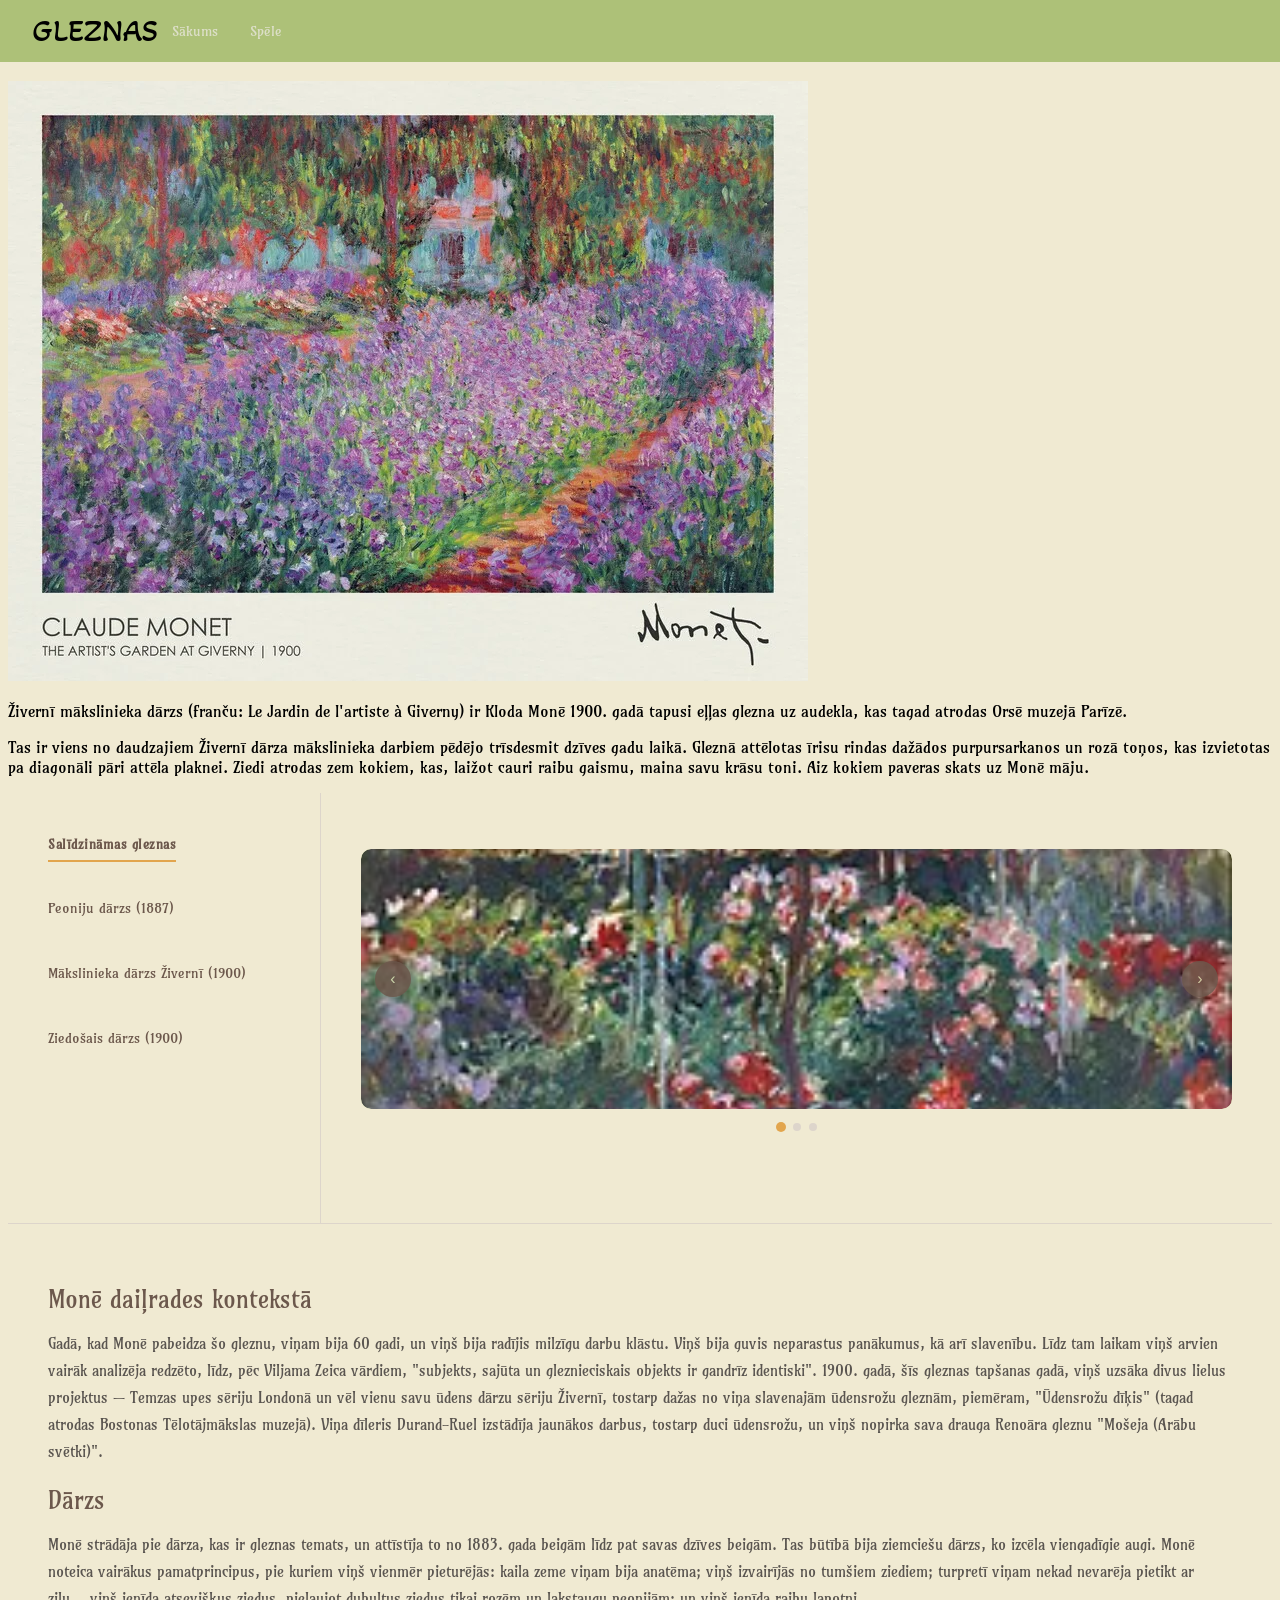
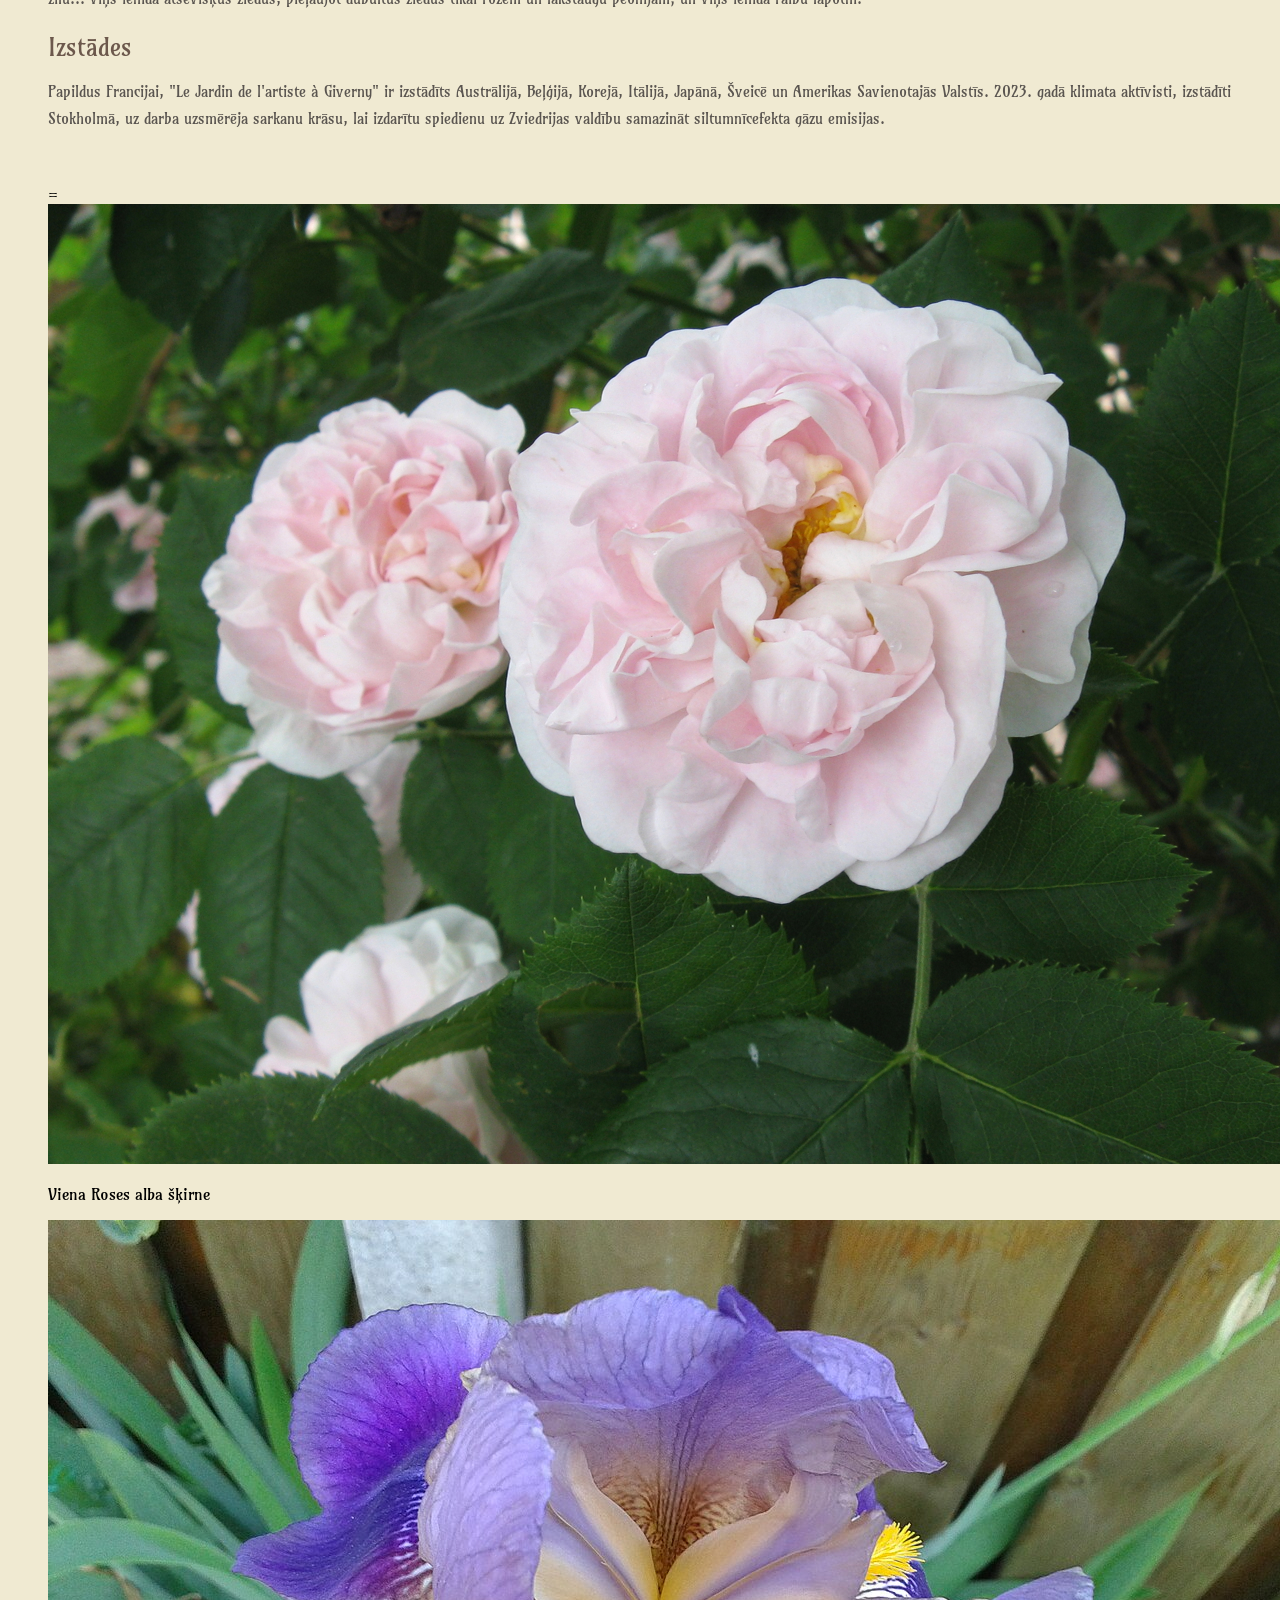
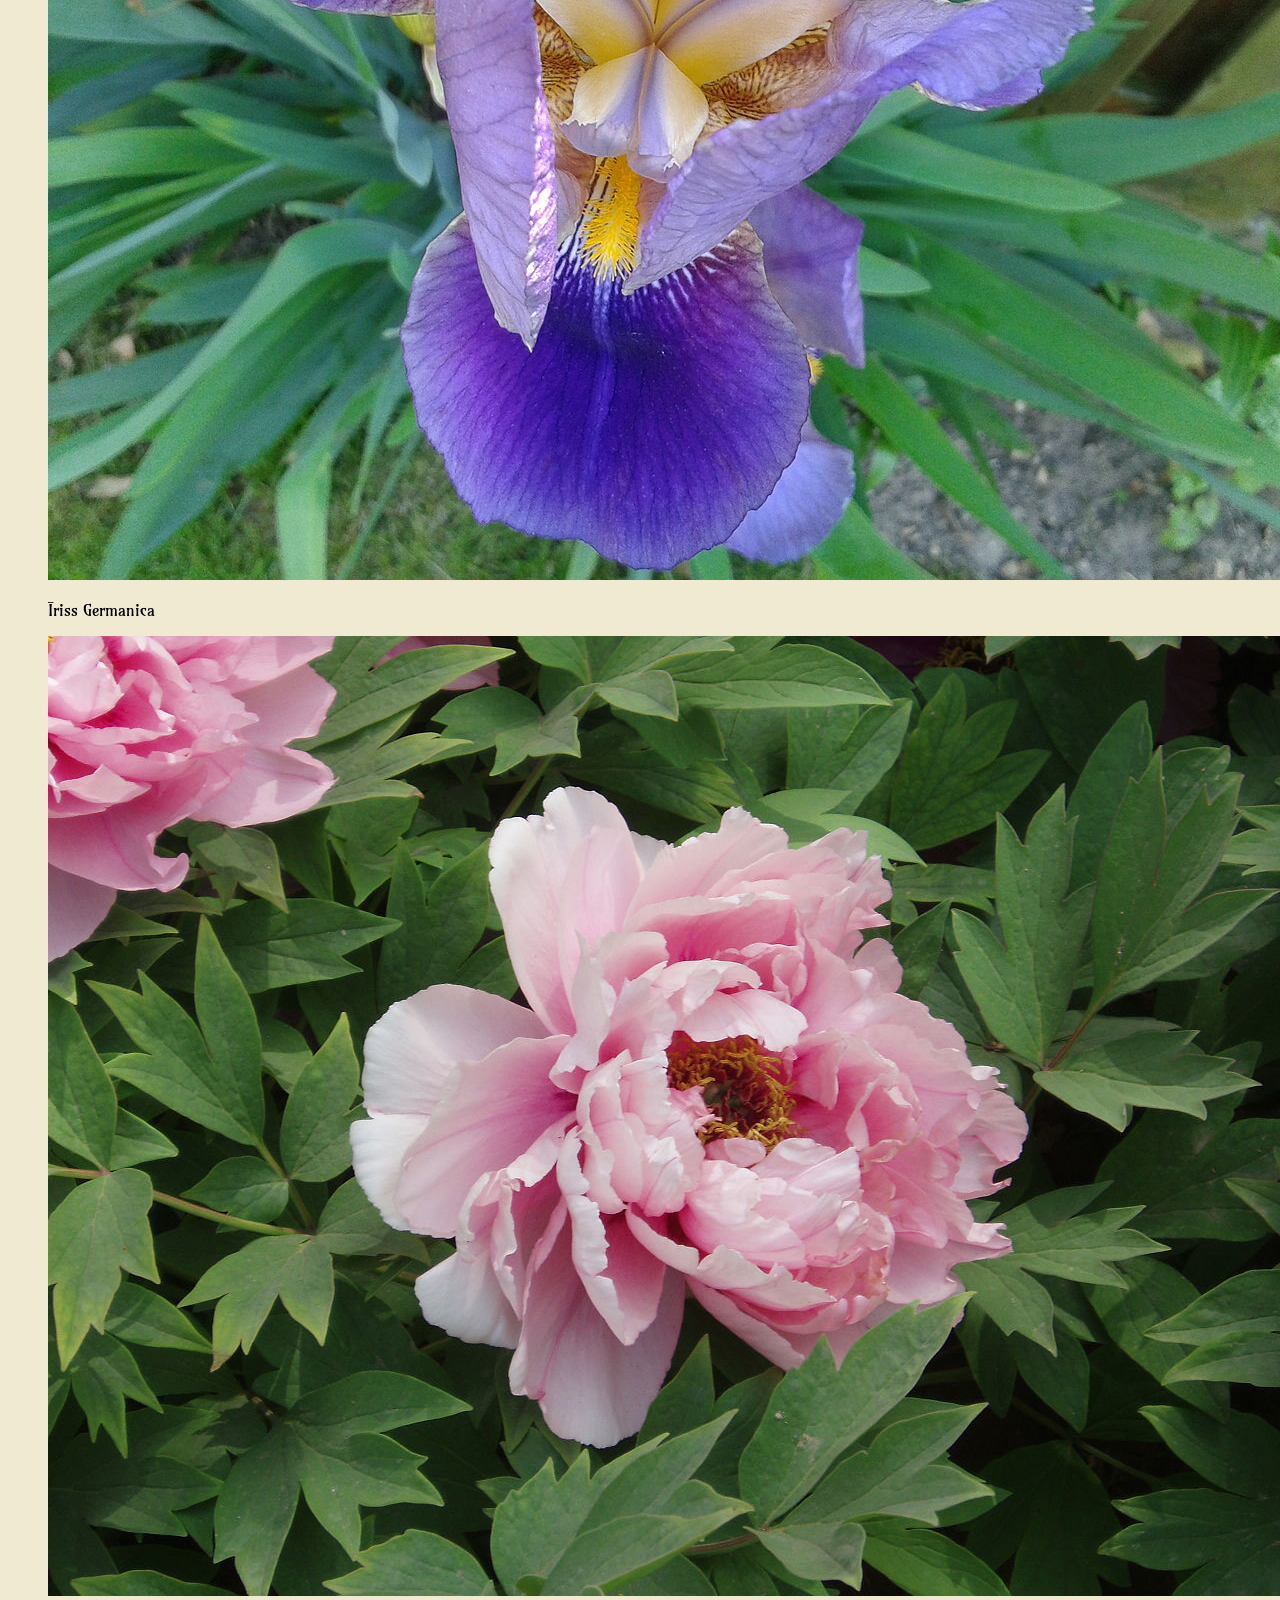
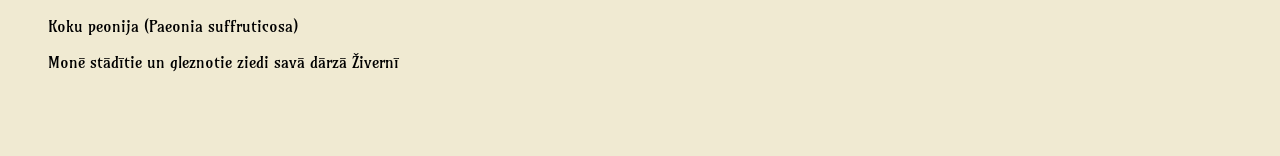
==== index.html @ 264cd272 "Add files via upload" ====
<!DOCTYPE html>
<html lang="en" dir="ltr">

<head>
  <meta charset="utf-8">
  <title>Gleznas</title>
  <link rel="preconnect" href="https://fonts.googleapis.com">
  <link rel="preconnect" href="https://fonts.gstatic.com" crossorigin>
  <link href="https://fonts.googleapis.com/css2?family=Akaya+Telivigala&family=Amarante&display=swap" rel="stylesheet">
  <link rel="stylesheet" href="styles.css">
</head>

<body>
  <header>
    <a>
      <h1>GLEZNAS</h1>
    </a>
    <nav class="header-nav">
      <a href="index.html">Sākums</a>
      <a href="game.html">Spēle</a>
    </nav>
  </header>
  <h1>Živernī mākslinieka dārzs</h1>
  <div>
    <a></a>

    <img src="240555.webp">
    <p>Živernī mākslinieka dārzs (franču: Le Jardin de l'artiste à Giverny) ir Kloda Monē 1900. gadā tapusi eļļas glezna
      uz audekla, kas tagad atrodas Orsē muzejā Parīzē.</p>
    <p>Tas ir viens no daudzajiem Živernī dārza mākslinieka
      darbiem pēdējo trīsdesmit dzīves gadu laikā. Gleznā attēlotas
      īrisu rindas dažādos purpursarkanos un rozā toņos, kas
      izvietotas pa diagonāli pāri attēla plaknei. Ziedi atrodas zem kokiem,
      kas, laižot cauri raibu gaismu, maina savu krāsu toni. Aiz kokiem
      paveras skats uz Monē māju.</p>
  </div>




  <div class="carousel-section">
    <aside class="sb"> <!--sb =sidebar -->
      <div class="sb-section">
        <div class="sb-title">Salīdzināmas gleznas</div>
        <div class="sb-item">
          <p>Peoniju dārzs (1887)</p>
        </div>
        <div class="sb-item">
          <p> Mākslinieka dārzs Živernī (1900)</p>
        </div>
        <div class="sb-item">
          <p>Ziedošais dārzs (1900)</p>
        </div>
      </div>
    </aside>

    <div class="carousel-main">
      <div class="carousel-wrap" id="uzdevums">
        <div class="carousel-label"></div>
        <div class="carousel" id="carousel">
          <div class="carousel-track" id="track">
            <div class="carousel-slide ">
              <img src="Claude_Monet_-_Peony_Garden_-_Google_Art_Project.jpg" alt="Foto 1" class="slide-photo" />
              <div class="slide-caption"></div>
            </div>
            <div class="carousel-slide">
              <img src="Claude_Monet_056.jpg" alt="Foto 2" class="slide-photo" />
              <div class="slide-caption"></div>
            </div>
            <div class="carousel-slide">
              <img src="The_Garden_in_Flower_Claude_Oscar_Monet_1900.jpg" alt="Foto 3" class="slide-photo" />
              <div class="slide-caption"></div>
            </div>
          </div>
          <button class="carousel-btn prev" onclick="slide(-1)">‹</button>
          <button class="carousel-btn next" onclick="slide(1)">›</button>
        </div>
        <div class="carousel-dots" id="dots">
          <div class="dot active" onclick="goTo(0)"></div>
          <div class="dot" onclick="goTo(1)"></div>
          <div class="dot" onclick="goTo(2)"></div>
        </div>
      </div>
    </div>
  </div>


  <div class="lower-section">
    <div class="body-text-section" id="termini">
      <h2 class="section-heading">Monē daiļrades kontekstā</h2>
      <p class="body-text">
        Gadā, kad Monē pabeidza šo gleznu, viņam bija 60 gadi, un viņš bija radījis milzīgu darbu klāstu. Viņš bija
        guvis neparastus panākumus, kā arī slavenību. Līdz tam laikam viņš arvien vairāk analizēja redzēto, līdz, pēc
        Viljama Zeica vārdiem, "subjekts, sajūta un gleznieciskais objekts ir gandrīz identiski".
        1900. gadā, šīs gleznas tapšanas gadā, viņš uzsāka divus lielus projektus — Temzas upes sēriju Londonā un vēl
        vienu savu ūdens dārzu sēriju Živernī, tostarp dažas no viņa slavenajām ūdensrožu gleznām, piemēram, "Ūdensrožu
        dīķis" (tagad atrodas Bostonas Tēlotājmākslas muzejā).
        Viņa dīleris Durand-Ruel izstādīja jaunākos darbus, tostarp duci ūdensrožu, un viņš nopirka sava drauga Renoāra
        gleznu "Mošeja (Arābu svētki)".
      </p>
      <h2 class="section-heading">Dārzs</h2>
      <p class="body-text">
        Monē strādāja pie dārza, kas ir gleznas temats, un attīstīja to no 1883. gada beigām līdz pat savas dzīves
        beigām.
        Tas būtībā bija ziemciešu dārzs, ko izcēla viengadīgie augi. Monē noteica vairākus pamatprincipus, pie kuriem
        viņš vienmēr pieturējās: kaila zeme viņam bija anatēma; viņš izvairījās no tumšiem ziediem; turpretī viņam nekad
        nevarēja pietikt ar zilu... viņš ienīda atsevišķus ziedus, pieļaujot dubultus ziedus tikai rozēm un lakstaugu
        peonijām; un viņš ienīda raibu lapotni.
      </p>
      <h2 class="section-heading">Izstādes</h2>
      <p class="body-text">
        Papildus Francijai, "Le Jardin de l'artiste à Giverny" ir izstādīts Austrālijā, Beļģijā, Korejā, Itālijā,
        Japānā, Šveicē un Amerikas Savienotajās Valstīs. 2023. gadā klimata aktīvisti, izstādīti Stokholmā, uz darba
        uzsmērēja sarkanu krāsu, lai izdarītu spiedienu uz Zviedrijas valdību samazināt siltumnīcefekta gāzu emisijas.
      </p>
    </div>


    <div class="cards">
      =<article class="card">
        <img src="Blush_rose_1.jpg" />
        <div class="content">
          <p>Viena Roses alba šķirne</p>
        </div>
      </article>
      <article class="card"> <img src="Iris_Germanica_2012-2.jpg" />
      <div class="content">
        <p>Īriss Germanica</p>
      </div>
      </article>

      <article class="card">
        <img src="1280px-PaeoniaSuffruticosa7.jpg" />
        <div class="content">
          <p>Koku peonija (Paeonia suffruticosa)</p>
        </div>
      </article>
      <p>Monē stādītie un gleznotie ziedi savā dārzā Živernī </p>

    </div>
    <footer>

    </footer>



    <footer>

    </footer>
    <script src="index.js"></script>
</body>

</html>
---- styles.css ----
html {
  scroll-behavior: smooth;
}

body {
  font-family: "Amarante", serif;
  background-color: #f0ead2ff;
}

:root {
  --tea-green: #dde5b6ff;
  --muted-olive: #adc178ff;
  --faded-copper: #a98467ff;
  --ash-brown: #6c584cff;
  --forest: #2D5652;
  --gold: #E2A54D;
  --aqua: #97D3CD;
  --bg: hsl(60, 17%, 98%);
  --muted: #5a5550;
  --border: #ddd5cb;
  --header-h: 62px;
}

h1 {
  font-family: "Akaya Telivigala", system-ui;
  font-weight: 400;
  font-style: bold;
}

header {
  position: fixed;
  top: 0;
  left: 0;
  right: 0;
  z-index: 300;
  height: var(--header-h);
  background-color: var(--muted-olive);
  display: flex;
  align-items: center;
  padding: 0 32px;
}

.header-nav {
  display: flex;
  align-items: center;
  gap: 4px;
}

.header-nav a {
  font-size: 14px;
  font-weight: 500;
  color: rgba(239, 234, 230, .72);
  text-decoration: none;
  padding: 7px 14px;
  border-radius: 20px;
  transition: background .15s, color .15s;
}

.header-nav a:hover {
  background: rgba(151, 211, 205, .12);
  color: var(--aqua);
}

.header-nav a.active {
  color: var(--gold);
}

.carousel-section {
  display: flex;
  max-width: 1200px;
  margin: 0 auto;
  padding: 0 40px;
}

.sb {
  width: 240px;
  flex-shrink: 0;
  padding: 40px 32px 40px 0;
}

.carousel-main {
  flex: 1;
  min-width: 0;
  padding: 40px 0 40px 40px;
  border-left: 1px solid var(--border);
}

.sb-section {
  margin-bottom: 36px;
}

.sb-title {
  font-family: "Amarante", serif;
  font-size: 13px;
  font-weight: 600;
  color: var(--ash-brown);
  letter-spacing: .5px;
  margin-bottom: 14px;
  padding-bottom: 8px;
  border-bottom: 2px solid var(--gold);
  display: inline-block;
}

.sb-item {
  padding: 8px 0;
  font-size: 14px;
  color: var(--ash-brown);
  line-height: 1.5;
  cursor: pointer;
  transition: color .15s;
}

.sb-item:hover {
  color: var(--forest);
}

.sb-item strong {
  display: block;
  font-size: 13px;
  color: var(--ash-brown);
  font-weight: 500;
  margin-bottom: 2px;
}

.sb-chip {
  display: inline-block;
  font-size: 11px;
  font-weight: 500;
  padding: 2px 8px;
  border-radius: 10px;
  margin-top: 4px;
}

.chip-gold {
  background: rgba(226, 165, 77, .15);
  color: #7a4a00;
}

.chip-green {
  background: var(--tea-green);
  color: var(--forest);
}

.chip-red {
  background: rgba(180, 60, 40, .1);
  color: #8b2a20;
}

.carousel-wrap {
  margin-bottom: 52px;
}

.carousel-label {
  font-family: 'Google Sans', sans-serif;
  font-size: 11px;
  font-weight: 500;
  color: var(--forest);
  letter-spacing: 1px;
  text-transform: uppercase;
  margin-bottom: 16px;
}

.carousel {
  position: relative;
  overflow: hidden;
  border-radius: 10px;
  background: var(--tea-green);
}

.carousel-track {
  display: flex;
  transition: transform .45s cubic-bezier(.4, 0, .2, 1);
}

.carousel-slide {
  min-width: 100%;
  display: flex;
  padding: 0;
  min-height: 260px;
  position: relative;
  justify-content: flex-end;
  flex-direction: column;
}

.slide-photo {
  position: absolute;
  inset: 0;
  width: 100%;
  height: 100%;
  object-fit: cover;
  border-radius: 10px;
}

.carousel-btn {
  position: absolute;
  top: 50%;
  transform: translateY(-50%);
  width: 36px;
  height: 36px;
  border-radius: 50%;
  background: var(--ash-brown);
  color: var(--tea-green);
  border: none;
  cursor: pointer;
  font-size: 16px;
  display: flex;
  align-items: center;
  justify-content: center;
  transition: background .15s;
  z-index: 5;
  opacity: .85;
}

.carousel-btn:hover {
  background: var(--forest);
  opacity: 1;
}

.carousel-btn.prev {
  left: 14px;
}

.carousel-btn.next {
  right: 14px;
}

.carousel-dots {
  display: flex;
  justify-content: center;
  gap: 8px;
  margin-top: 14px;
}

.dot {
  width: 8px;
  height: 8px;
  border-radius: 50%;
  background: var(--border);
  cursor: pointer;
  transition: background .2s, transform .2s;
}

.dot.active {
  background: var(--gold);
  transform: scale(1.25);
}

.lower-section {
  max-width: 1200px;
  margin: 0 auto;
  padding: 40px 40px 60px;
  border-top: 1px solid var(--border);
}

.body-text-section {
  margin-bottom: 52px;
}

.section-eyebrow {
  font-size: 10px;
  font-weight: 500;
  color: var(--forest);
  letter-spacing: 1.2px;
  text-transform: uppercase;
  margin-bottom: 10px;
}

.section-heading {
  font-family: "Amarante", serif;
  font-size: 24px;
  font-weight: 500;
  color: var( --ash-brown);
  margin-bottom: 16px;
}

.body-text {
  font-size: 15px;
  color: var(--muted);
  line-height: 1.8;
  margin-bottom: 14px;
}

.hover-highlight {
  background: rgba(226, 165, 77, .18);
  border-radius: 2px;
  padding: 0 3px;
  cursor: default;
  transition: background .15s;
}

.hover-highlight:hover {
  background: rgba(226, 165, 77, .35);
}

footer {
  background-color: #adc178ff;
}

/*  --tea-green: #dde5b6ff;
--muted-olive: #adc178ff;
--faded-copper: #a98467ff;
--ash-brown: #6c584cff; 
.akaya-telivigala-regular {
   font-family: "Akaya Telivigala", system-ui;
   font-weight: 400;
   font-style: normal;
 }
 .amarante-regular {
   font-family: "Amarante", serif;
   font-weight: 400;
   font-style: normal;
 }
    */
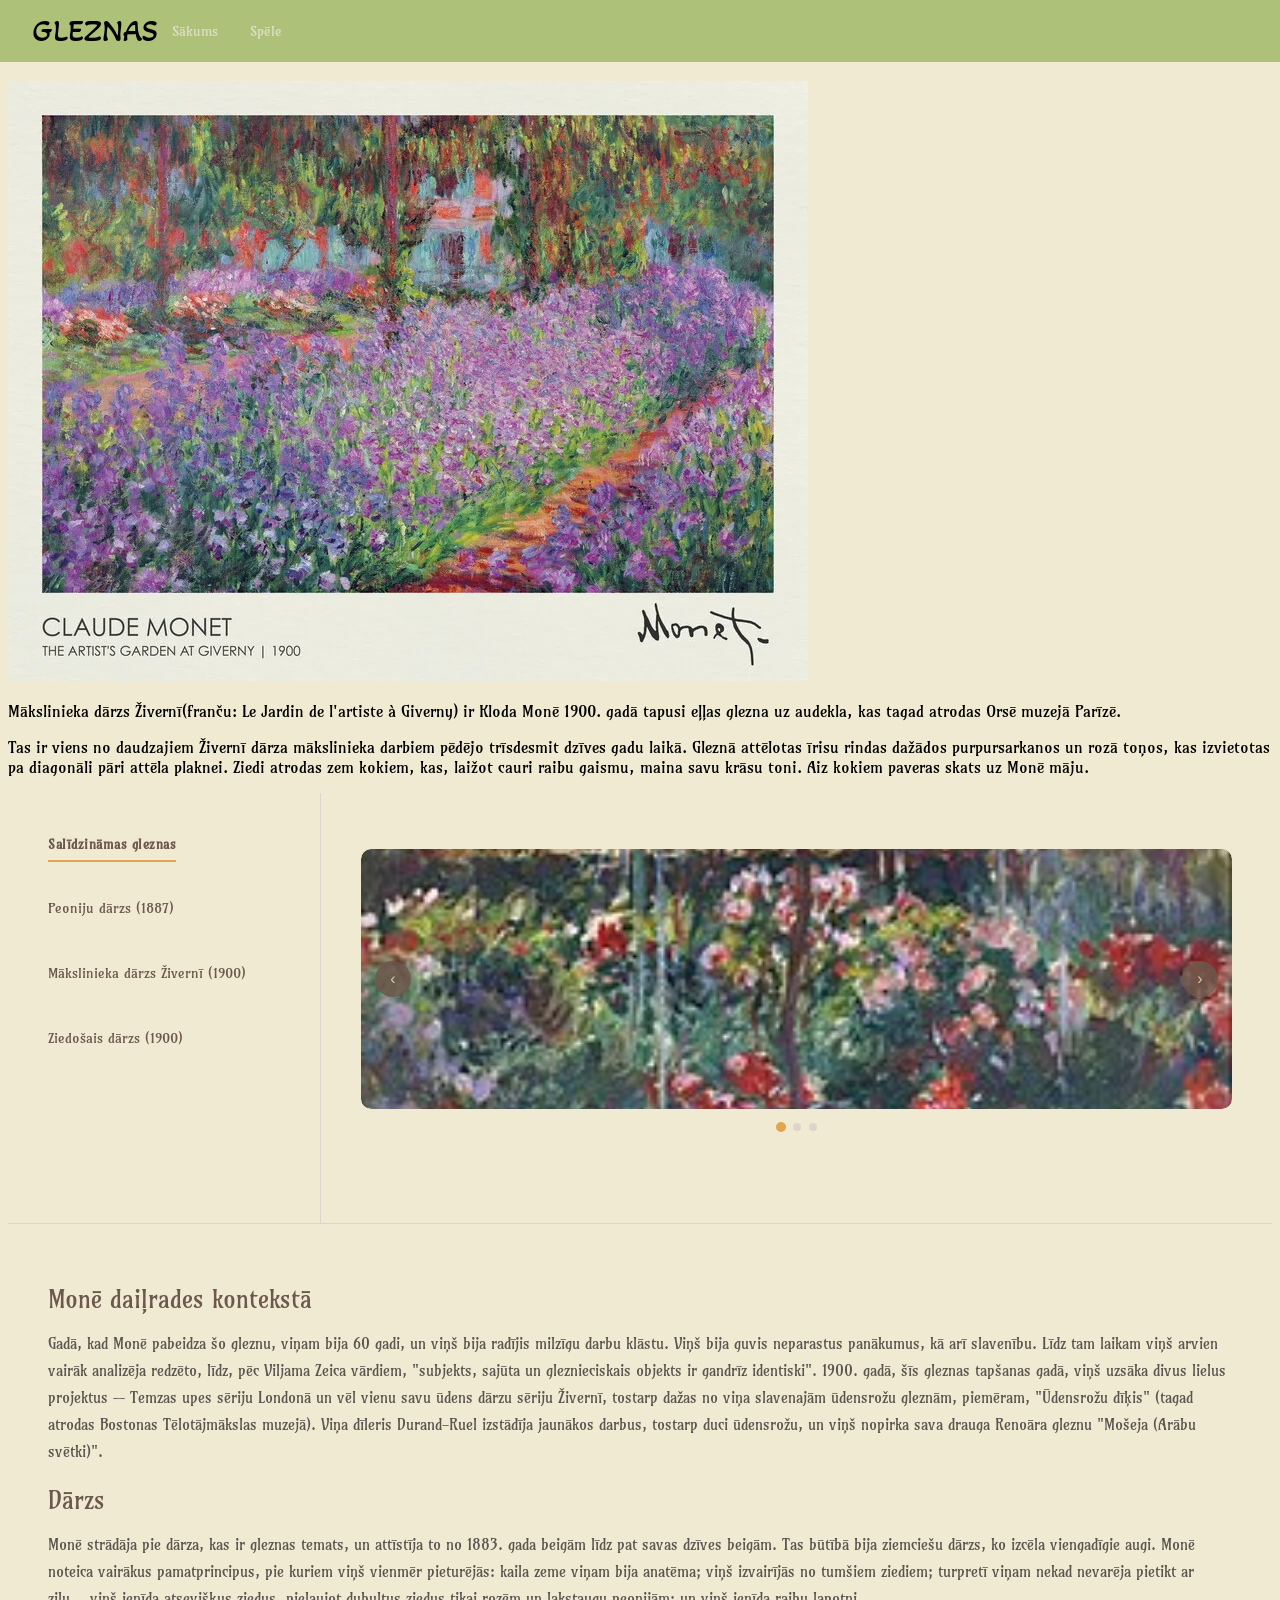
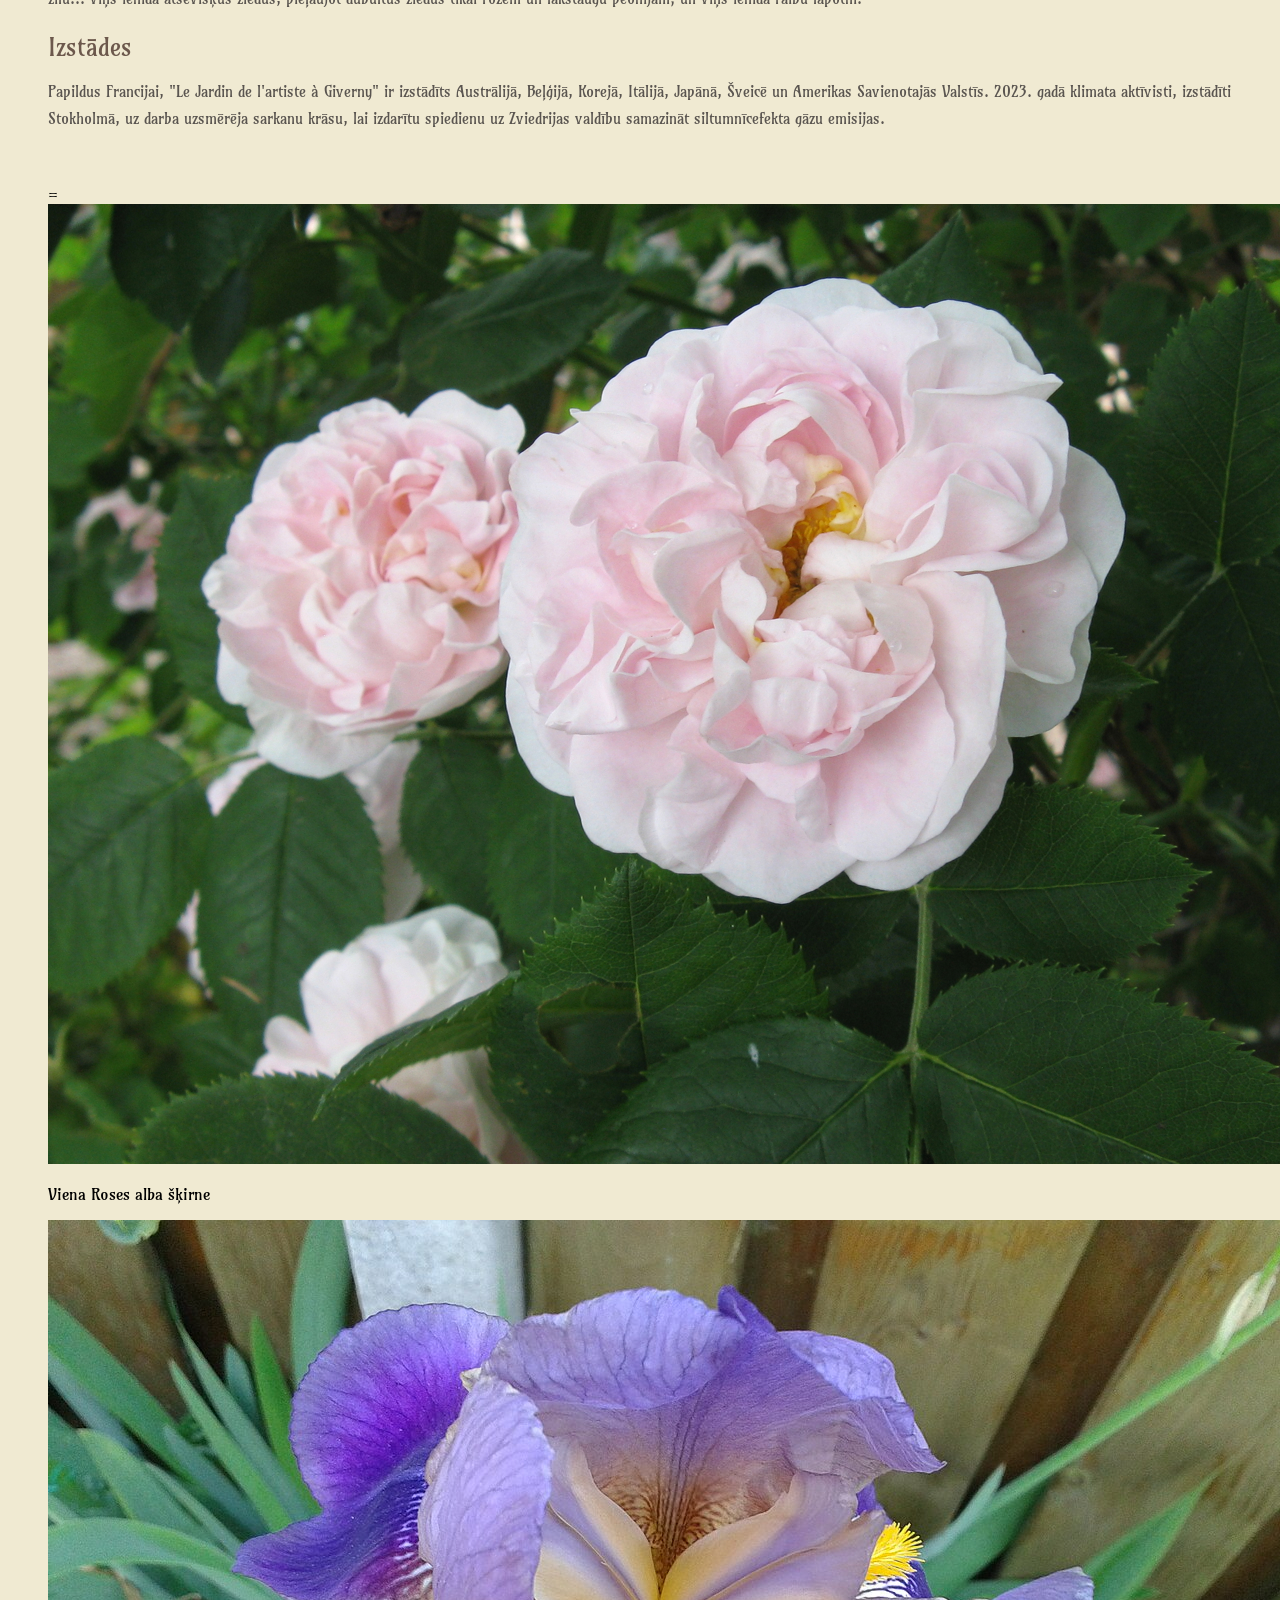
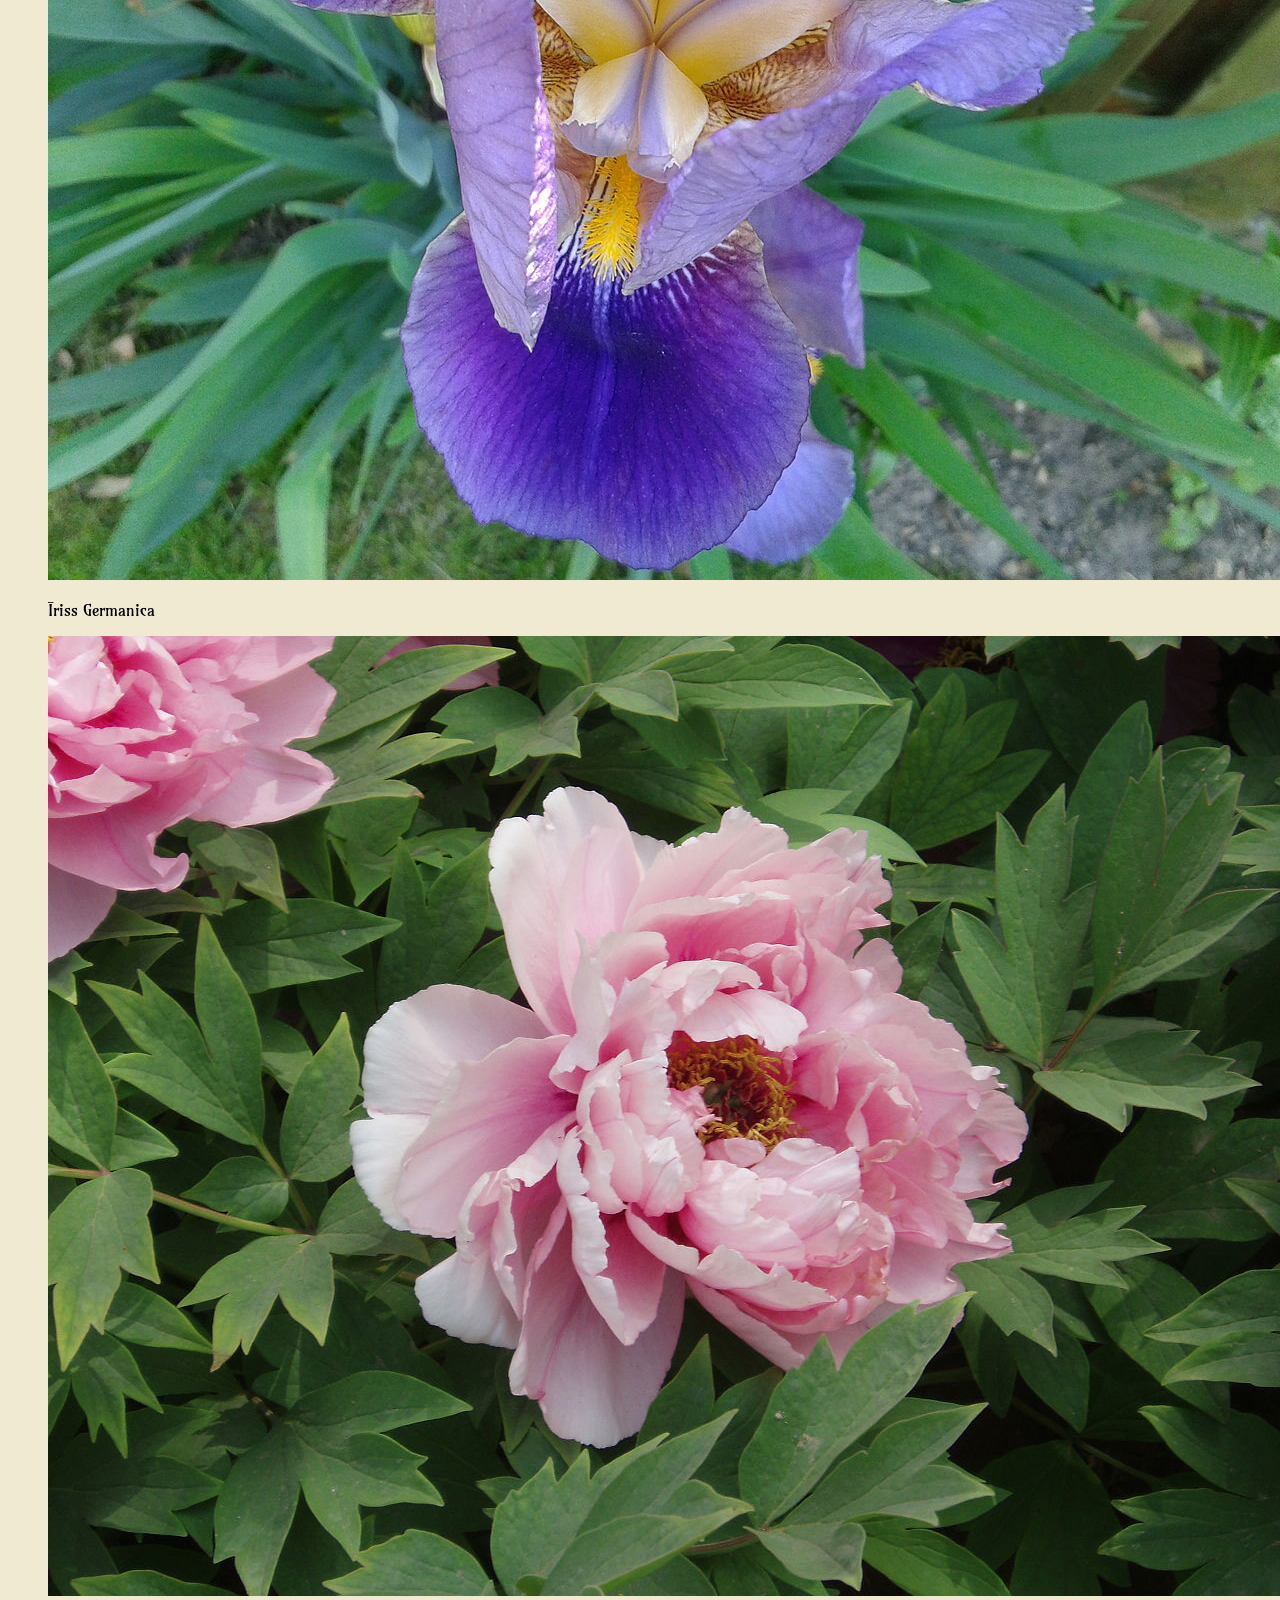
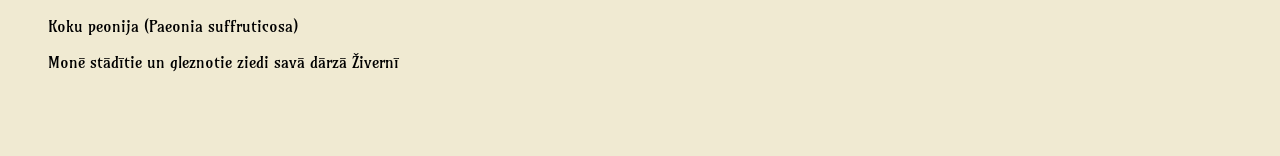
==== commit 7f48ced1: "Update header and remove duplicate footer in index.html" ====
--- a/index.html
+++ b/index.html
@@ -20,12 +20,12 @@
       <a href="game.html">Spēle</a>
     </nav>
   </header>
-  <h1>Živernī mākslinieka dārzs</h1>
+  <h1>Mākslinieka dārzs Živernī</h1>
   <div>
     <a></a>
 
     <img src="240555.webp">
-    <p>Živernī mākslinieka dārzs (franču: Le Jardin de l'artiste à Giverny) ir Kloda Monē 1900. gadā tapusi eļļas glezna
+    <p>Mākslinieka dārzs Živernī(franču: Le Jardin de l'artiste à Giverny) ir Kloda Monē 1900. gadā tapusi eļļas glezna
       uz audekla, kas tagad atrodas Orsē muzejā Parīzē.</p>
     <p>Tas ir viens no daudzajiem Živernī dārza mākslinieka
       darbiem pēdējo trīsdesmit dzīves gadu laikā. Gleznā attēlotas
@@ -138,16 +138,7 @@
       <p>Monē stādītie un gleznotie ziedi savā dārzā Živernī </p>
 
     </div>
-    <footer>
-
-    </footer>
-
-
-
-    <footer>
-
-    </footer>
     <script src="index.js"></script>
 </body>
 
-</html>+</html>
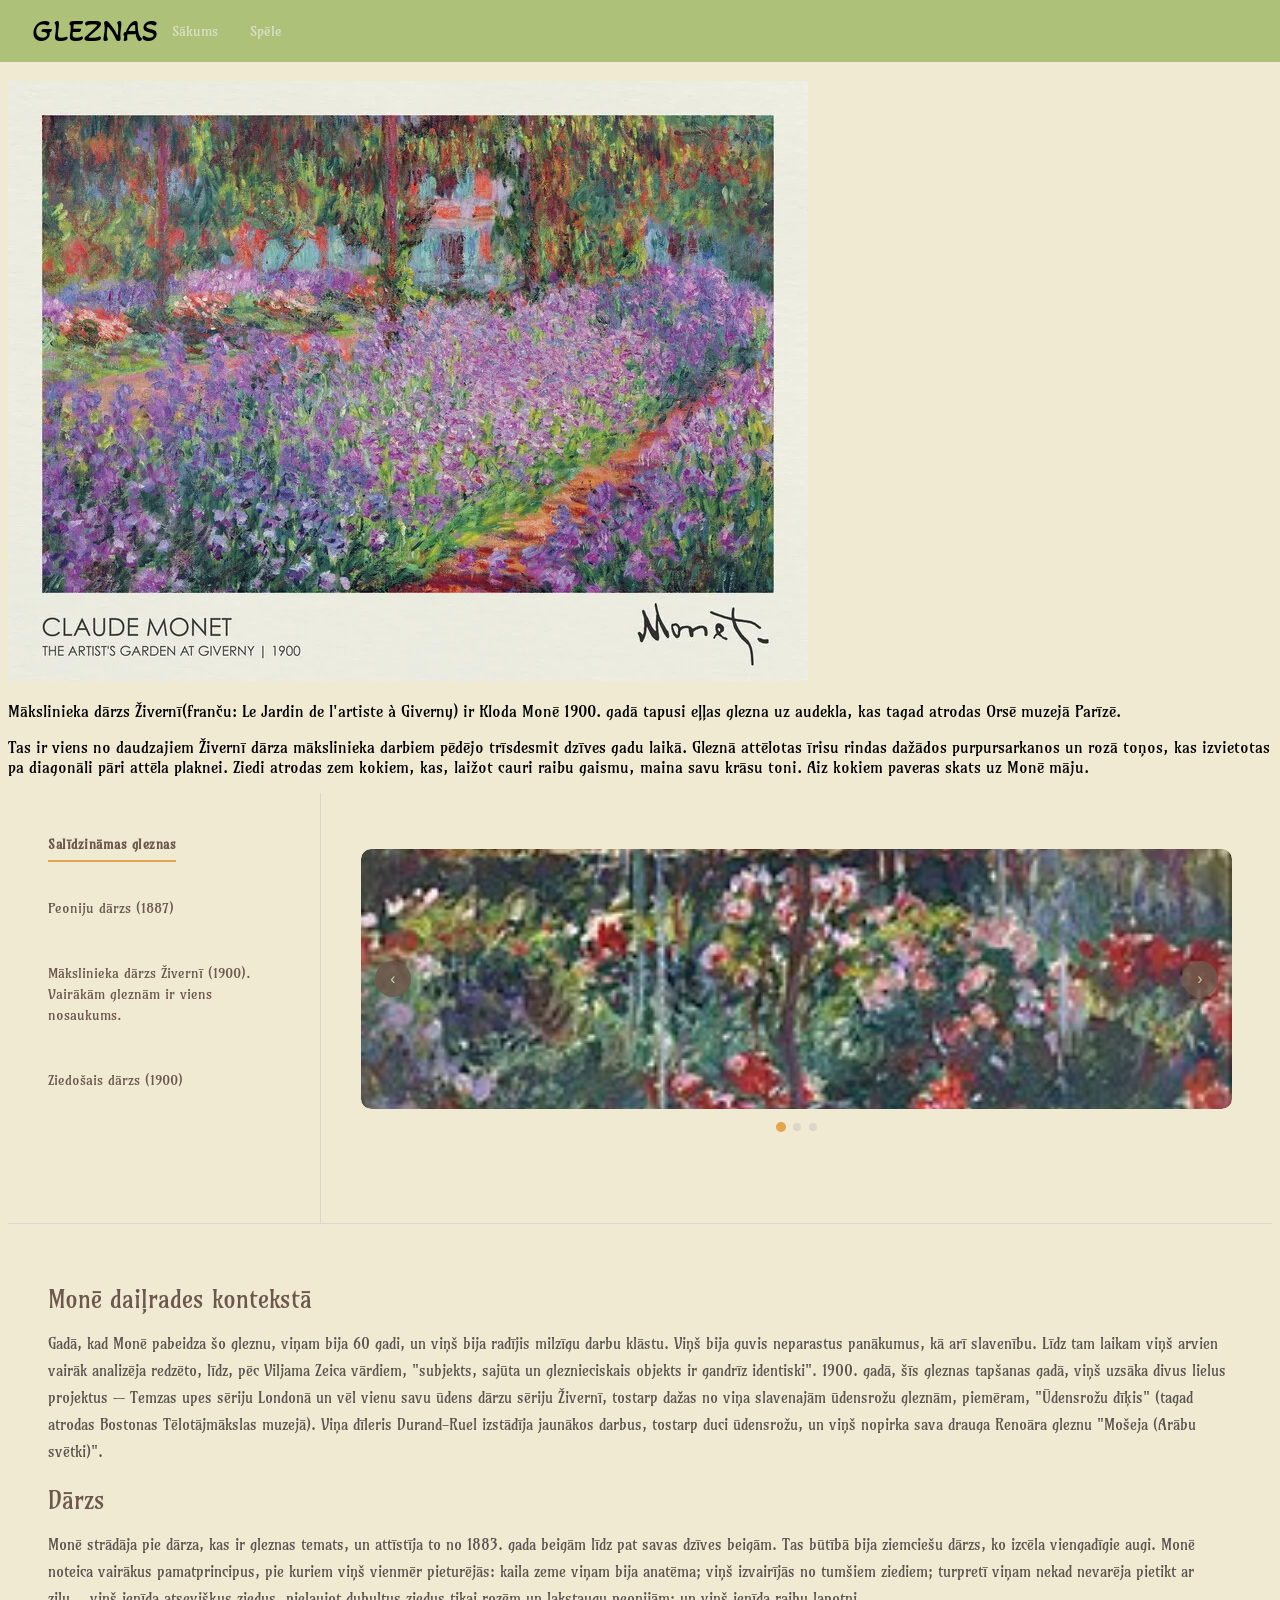
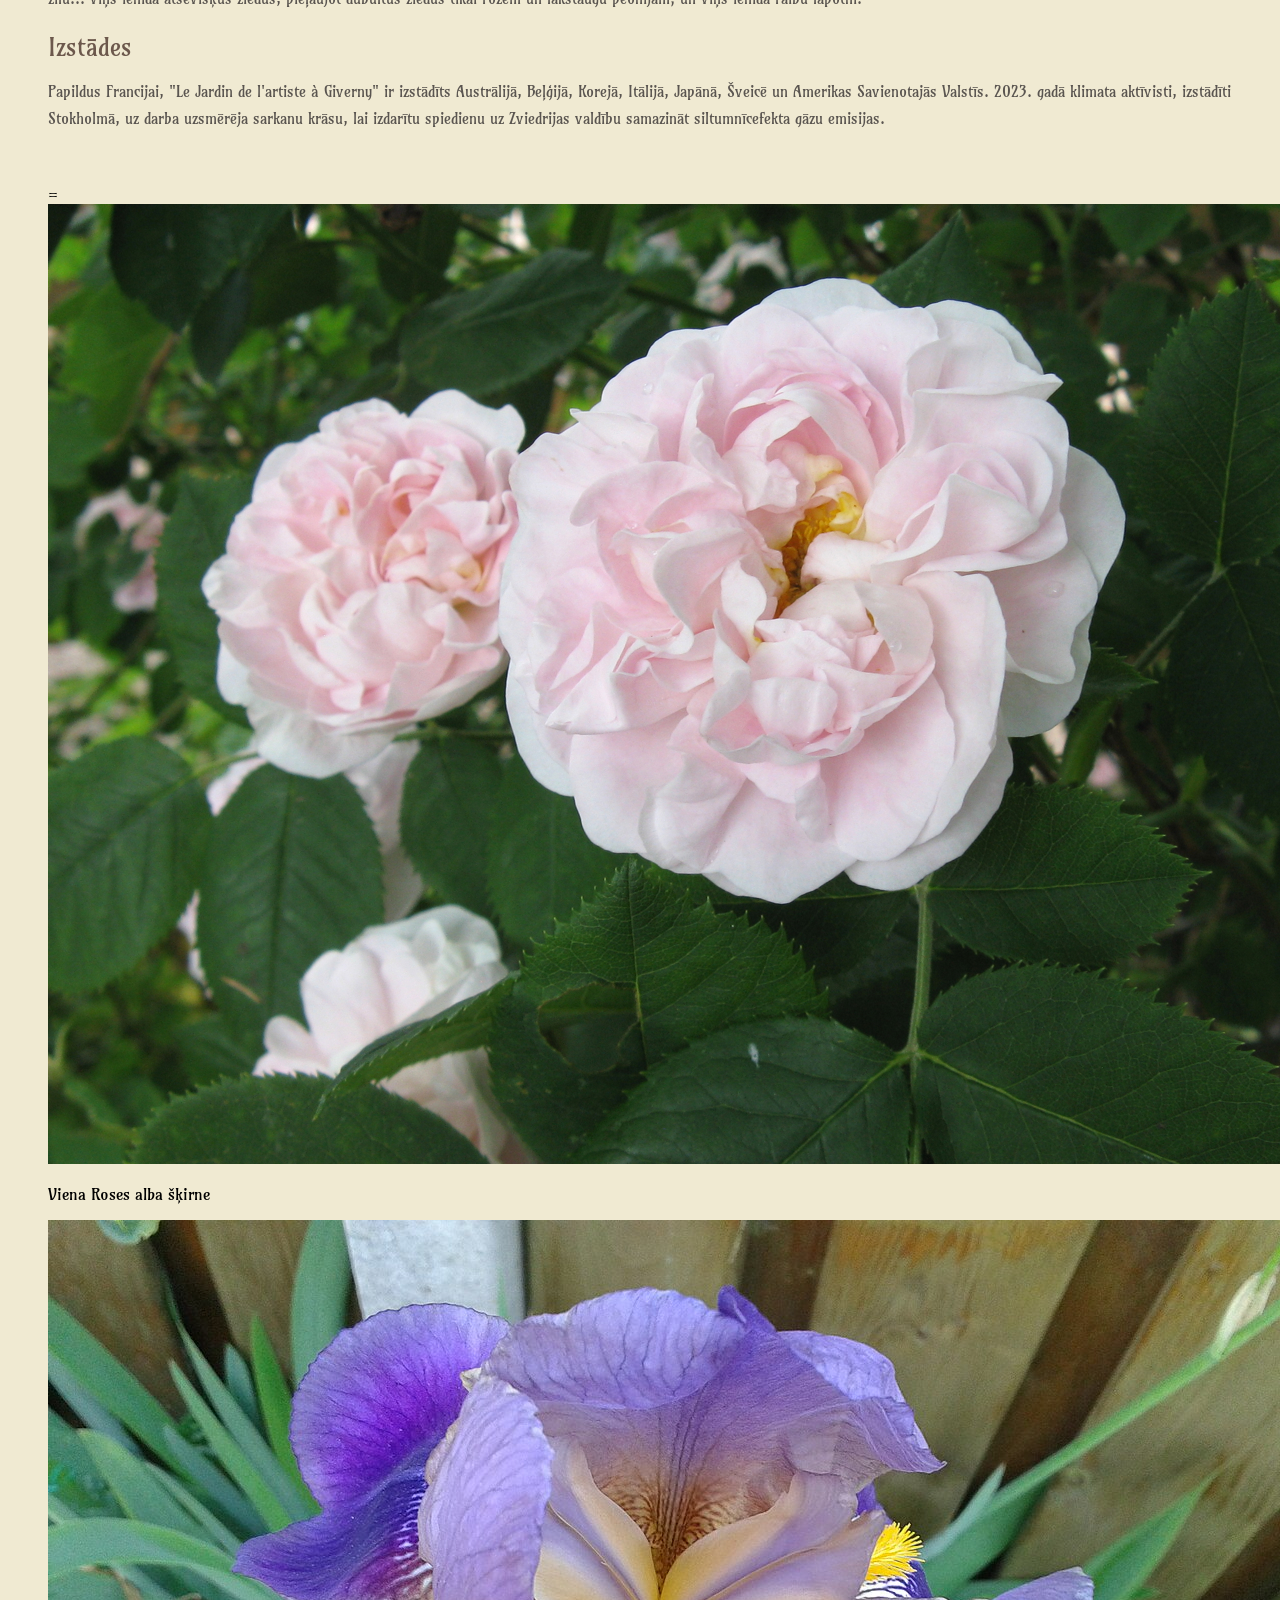
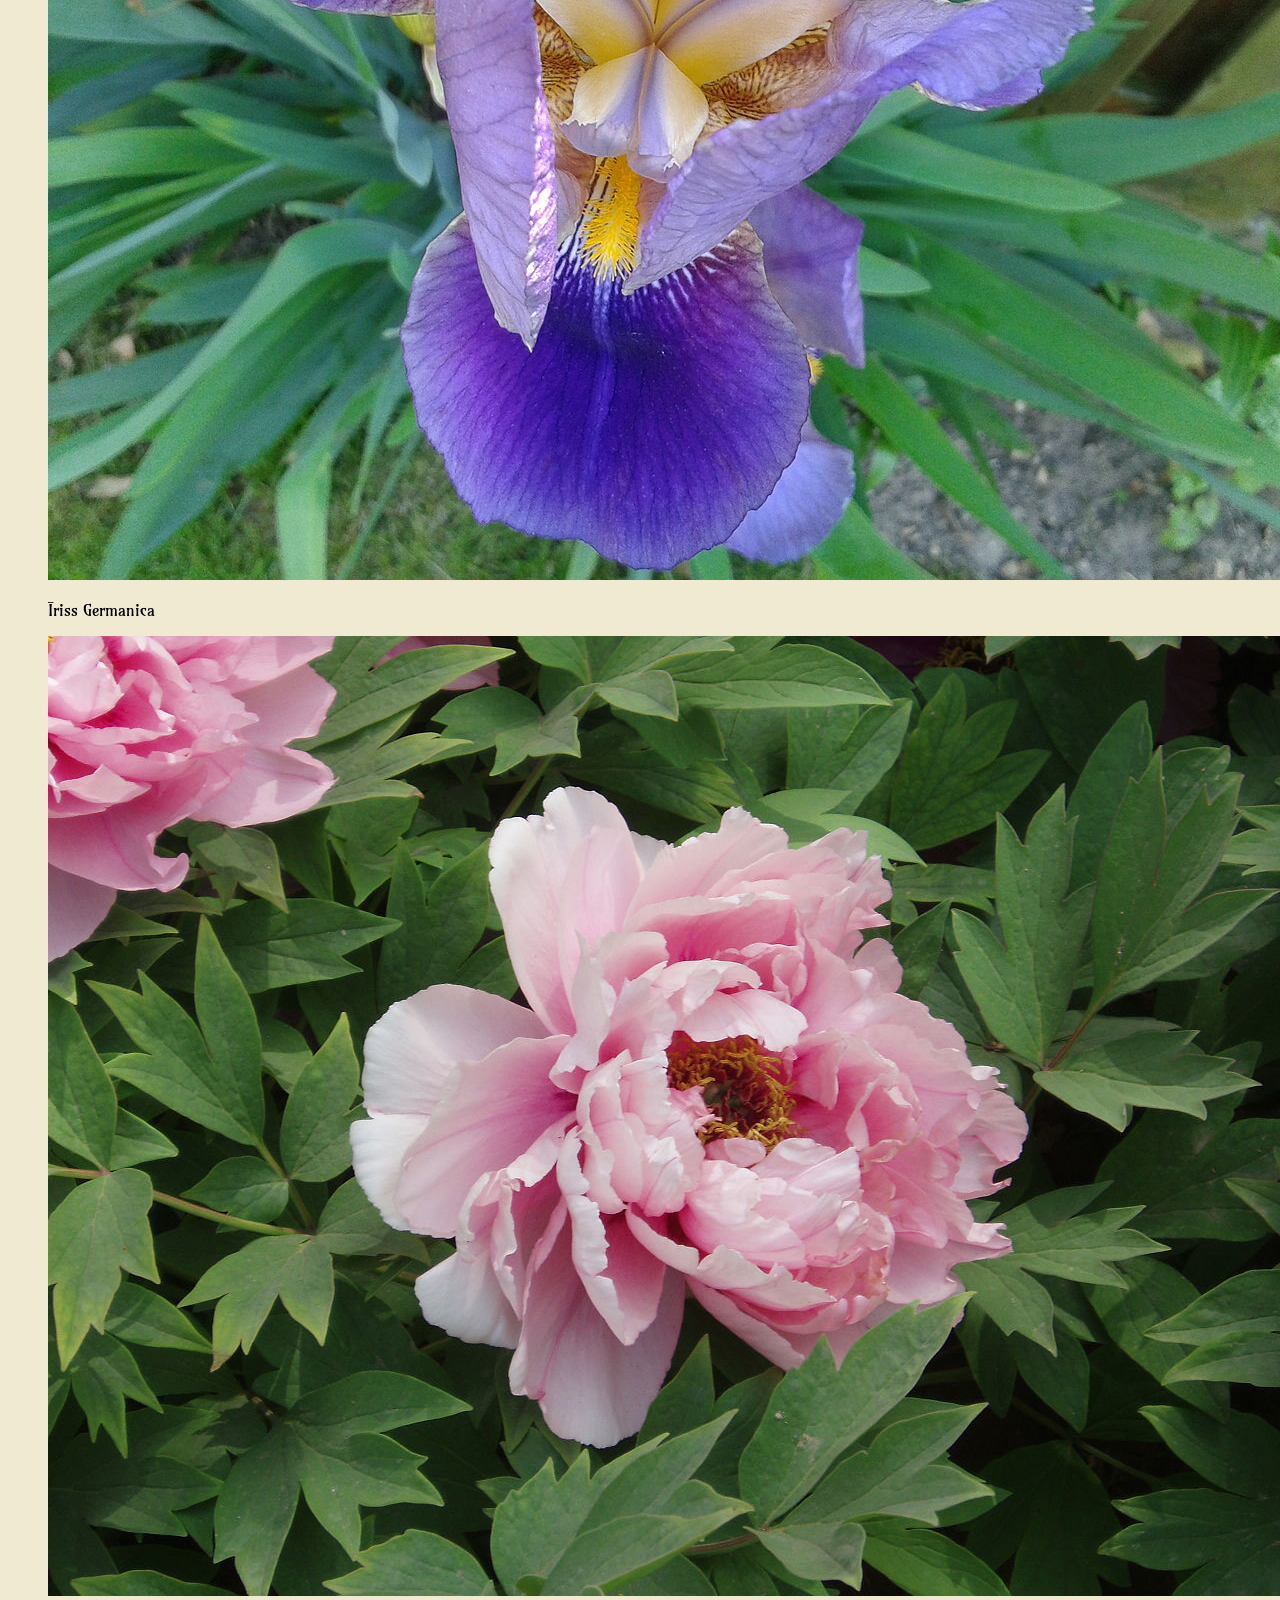
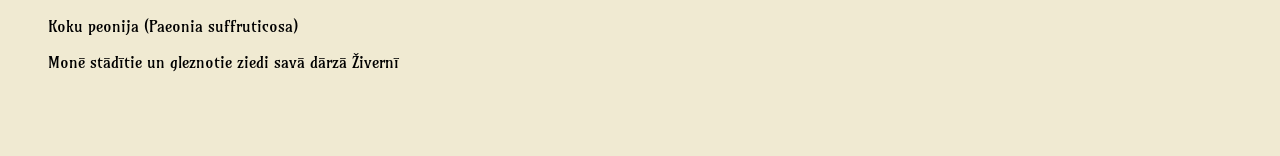
==== commit a38bb14a: "Update description for Mākslinieka dārzs Živernī" ====
--- a/index.html
+++ b/index.html
@@ -46,7 +46,7 @@
           <p>Peoniju dārzs (1887)</p>
         </div>
         <div class="sb-item">
-          <p> Mākslinieka dārzs Živernī (1900)</p>
+          <p> Mākslinieka dārzs Živernī (1900). Vairākām gleznām ir viens nosaukums.</p>
         </div>
         <div class="sb-item">
           <p>Ziedošais dārzs (1900)</p>
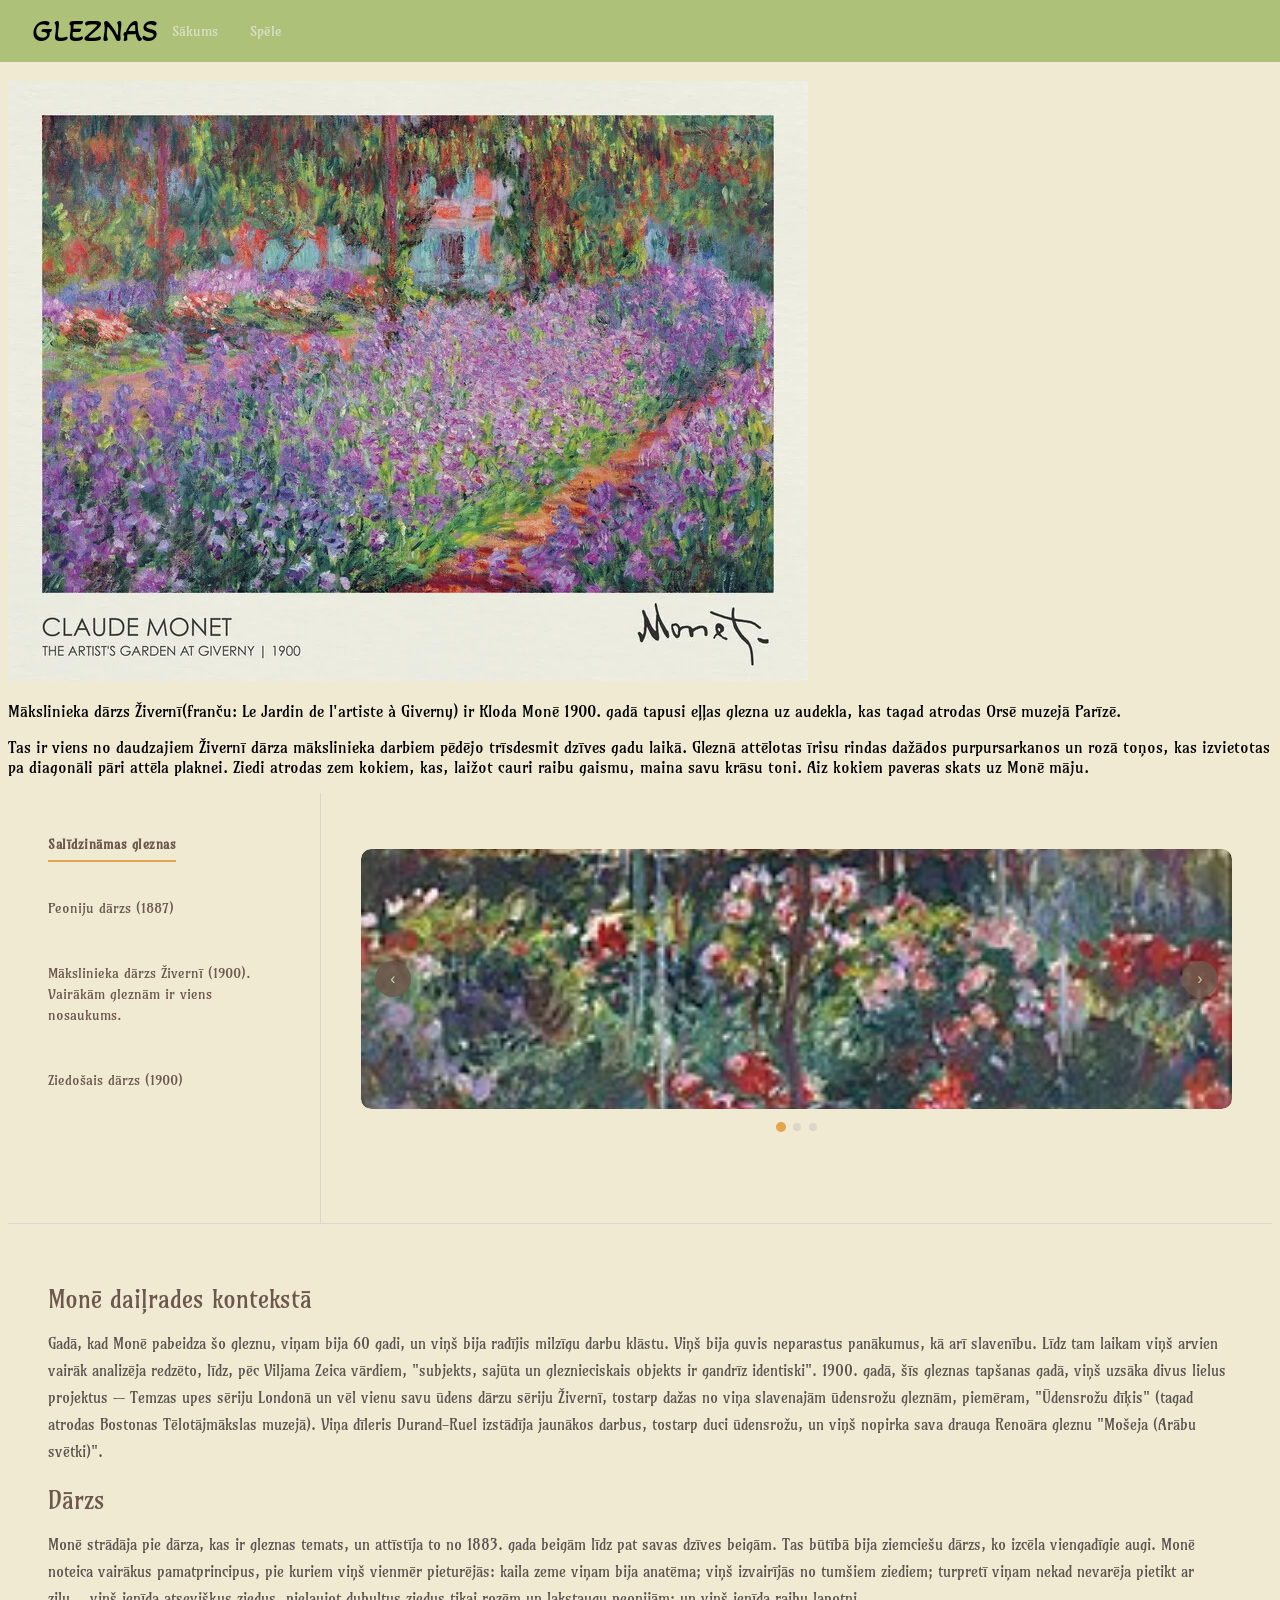
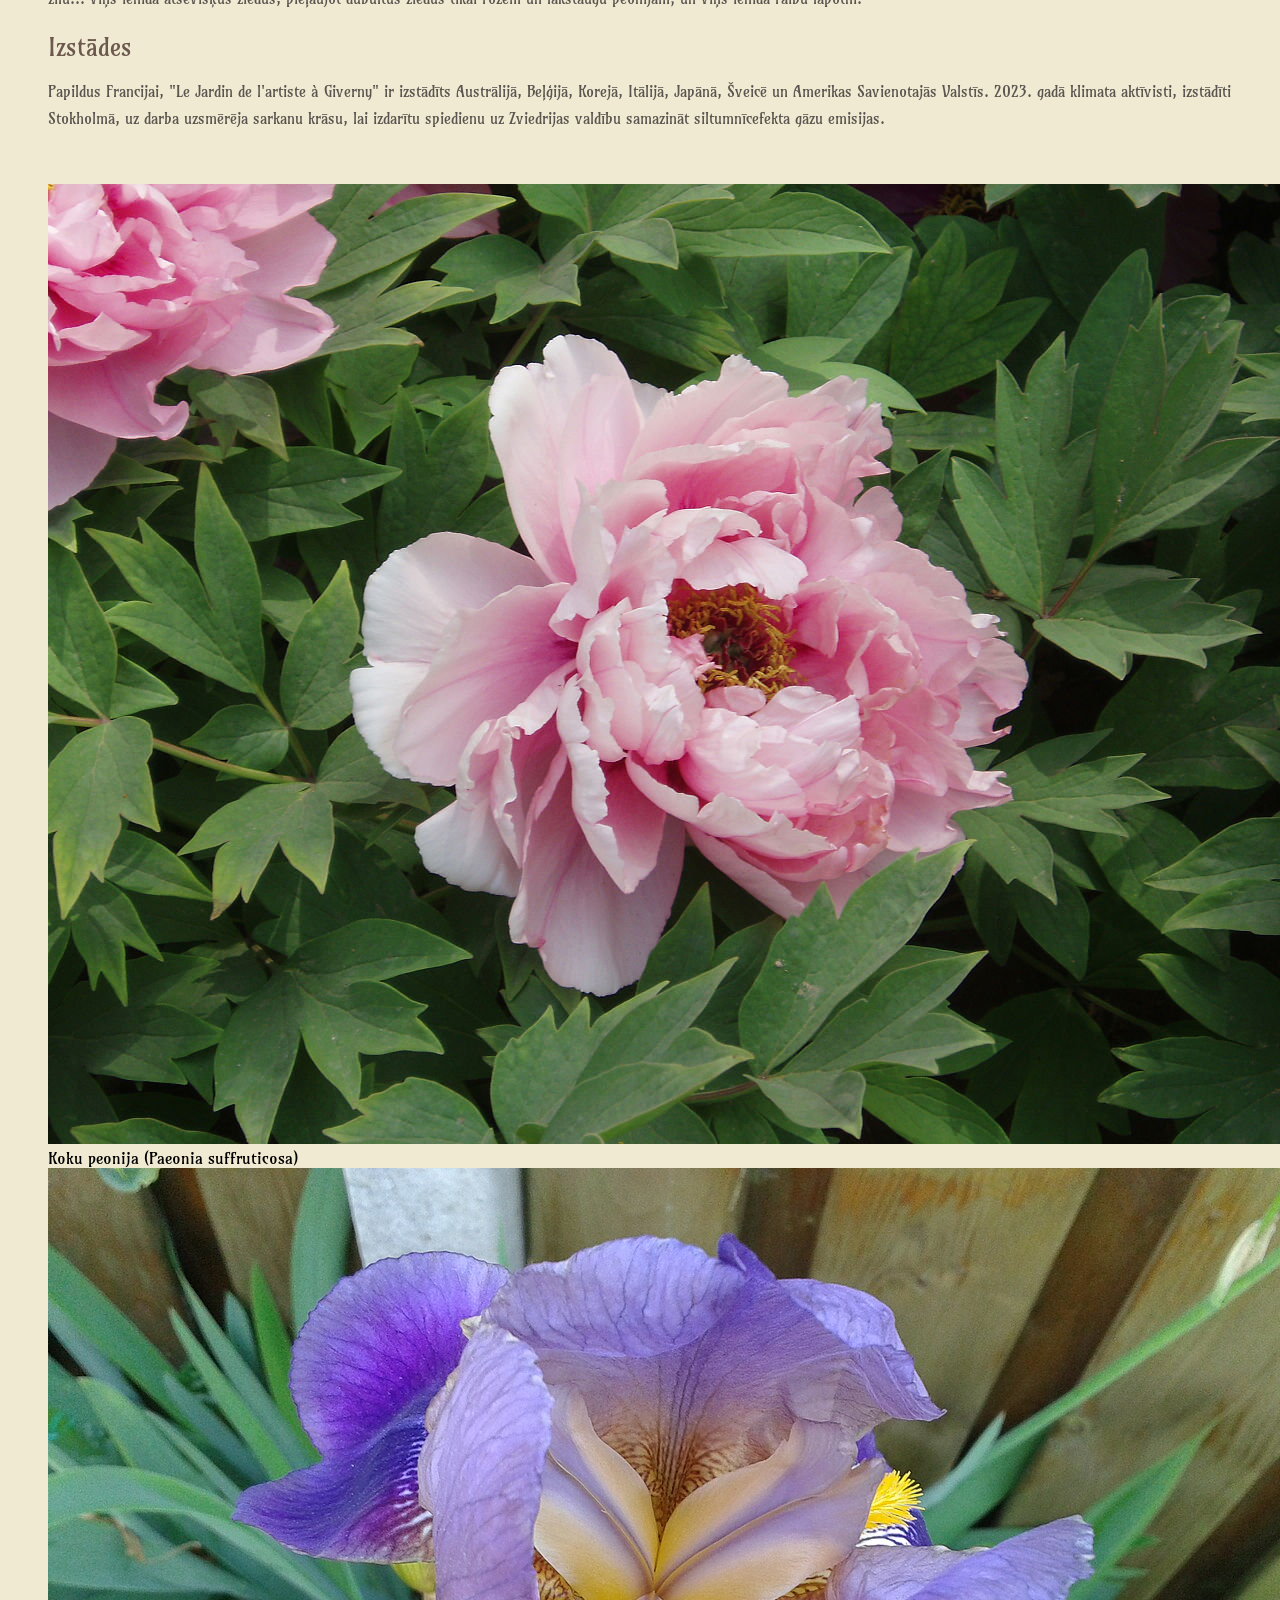
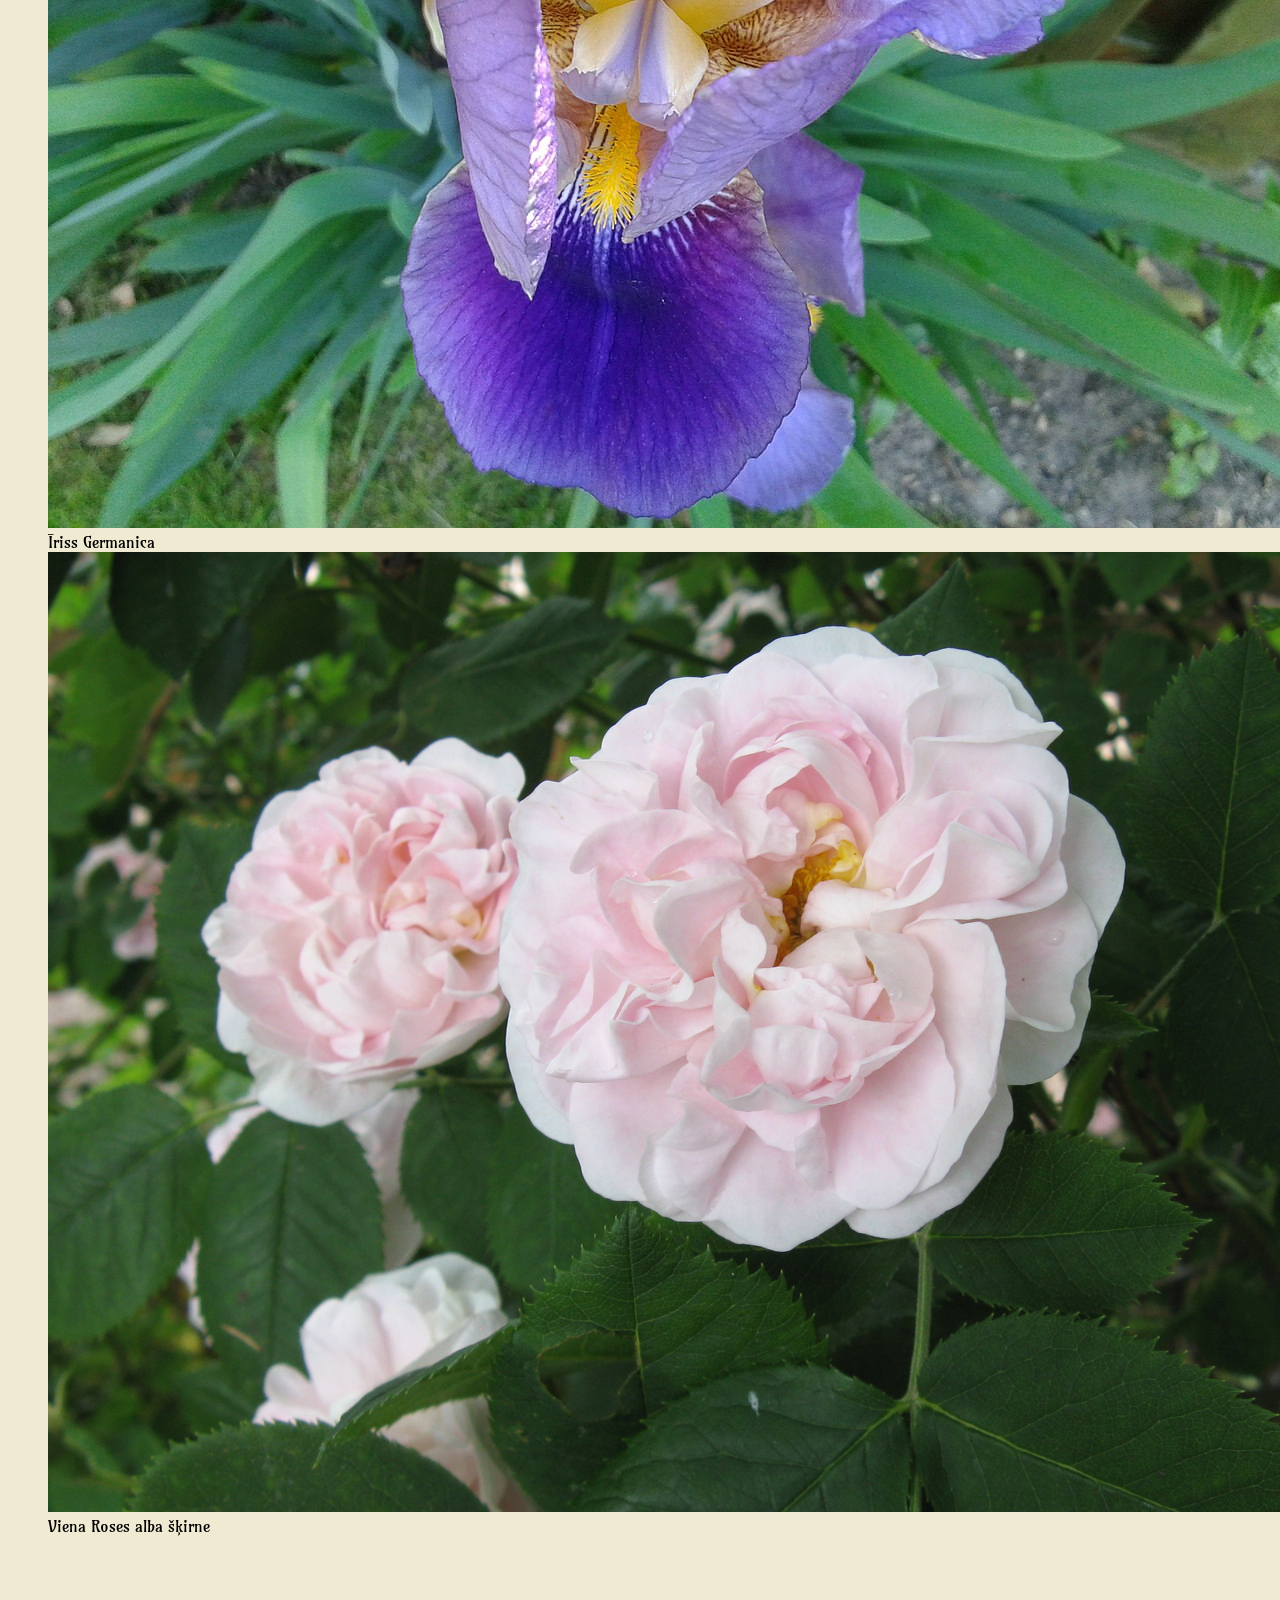
==== commit 20b53879: "Refactor card layout in index.html" ====
--- a/index.html
+++ b/index.html
@@ -117,27 +117,28 @@
 
 
     <div class="cards">
-      =<article class="card">
-        <img src="Blush_rose_1.jpg" />
-        <div class="content">
-          <p>Viena Roses alba šķirne</p>
+      <div class="cards-grid">
+        <div class="card-item">
+          <div class="card-img">
+            <img src="1280px-PaeoniaSuffruticosa7.jpg" />
+          </div>
+          <div class="card-title">Koku peonija (Paeonia suffruticosa)</div>
         </div>
-      </article>
-      <article class="card"> <img src="Iris_Germanica_2012-2.jpg" />
-      <div class="content">
-        <p>Īriss Germanica</p>
+        <div class="card-item">
+          <div class="card-img">
+             <img src="Iris_Germanica_2012-2.jpg" />
+          </div>
+          <div class="card-title">Īriss Germanica</div>
+        </div>
+        <div class="card-item">
+          <div class="card-img">
+            <img src="Blush_rose_1.jpg" />
+          </div>
+          <div class="card-title">Viena Roses alba šķirne</div>
+        </div>
       </div>
-      </article>
-
-      <article class="card">
-        <img src="1280px-PaeoniaSuffruticosa7.jpg" />
-        <div class="content">
-          <p>Koku peonija (Paeonia suffruticosa)</p>
-        </div>
-      </article>
-      <p>Monē stādītie un gleznotie ziedi savā dārzā Živernī </p>
-
     </div>
+        
     <script src="index.js"></script>
 </body>
 
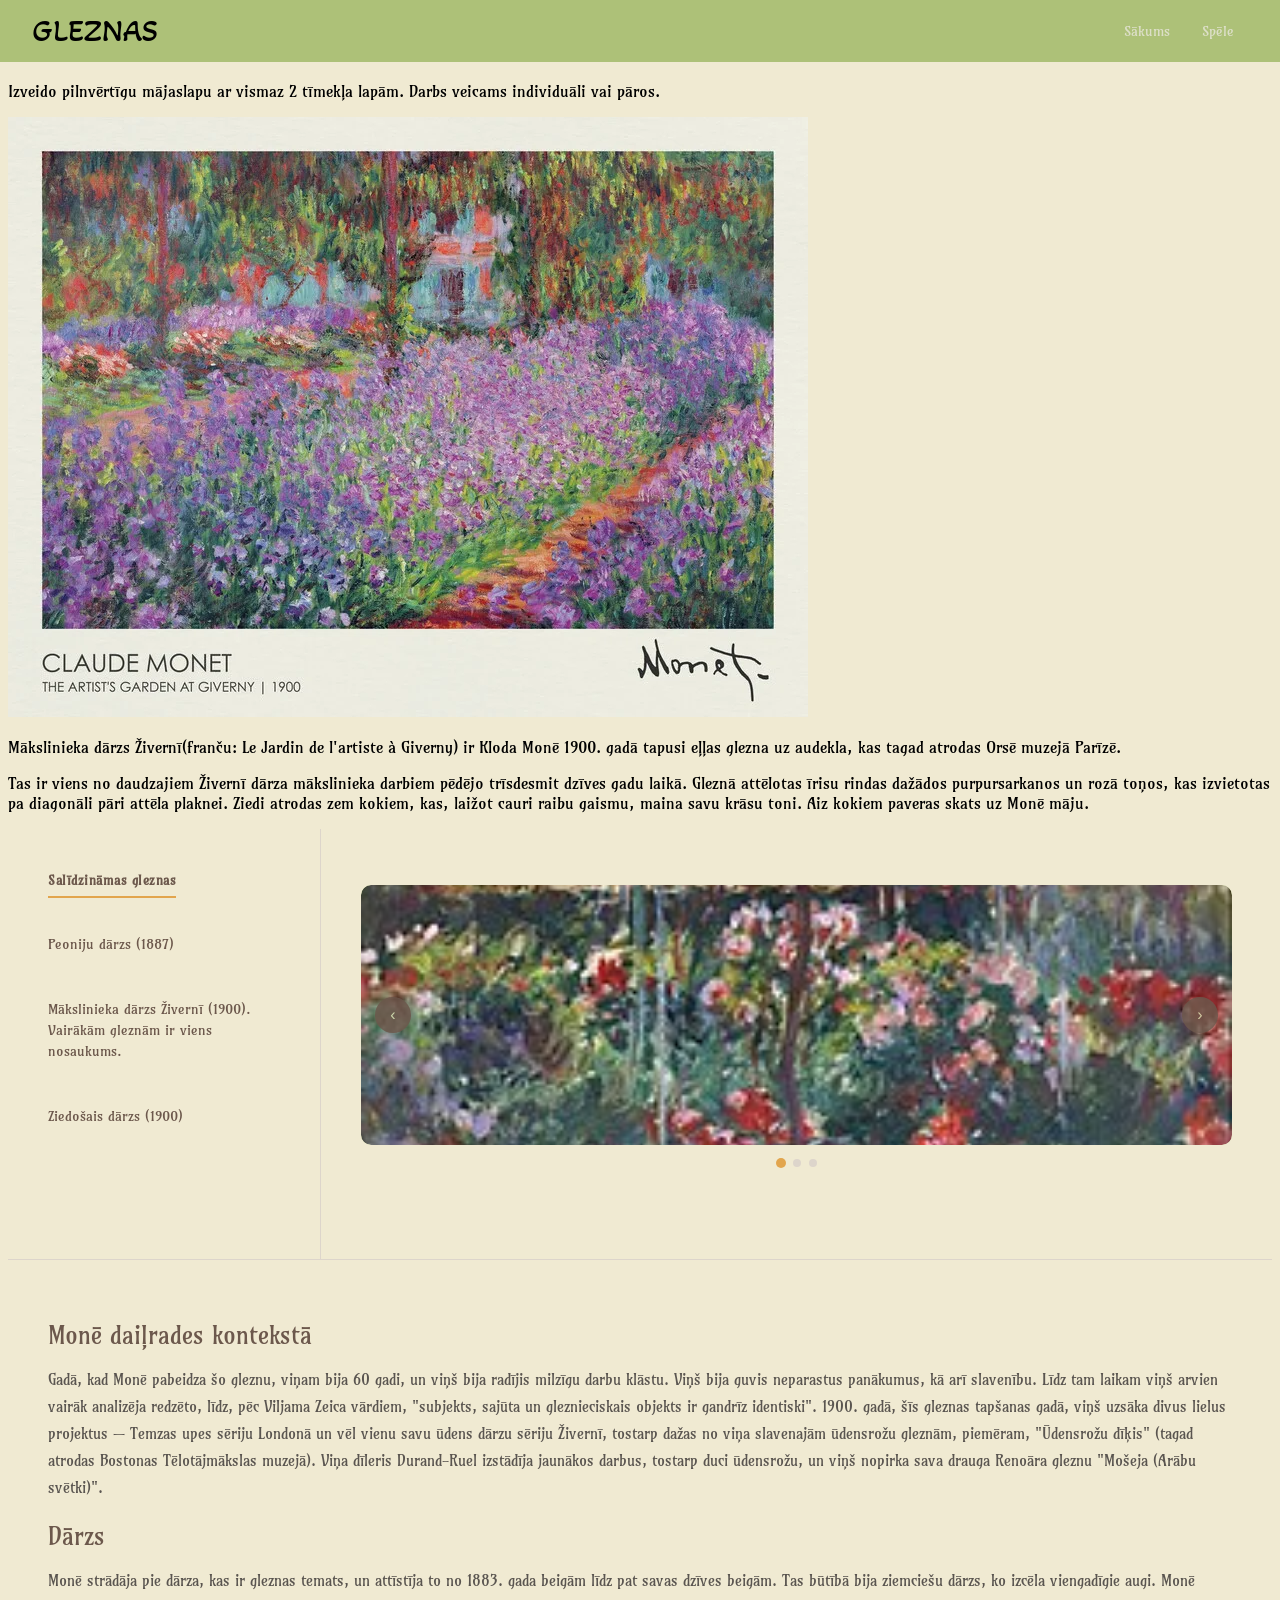
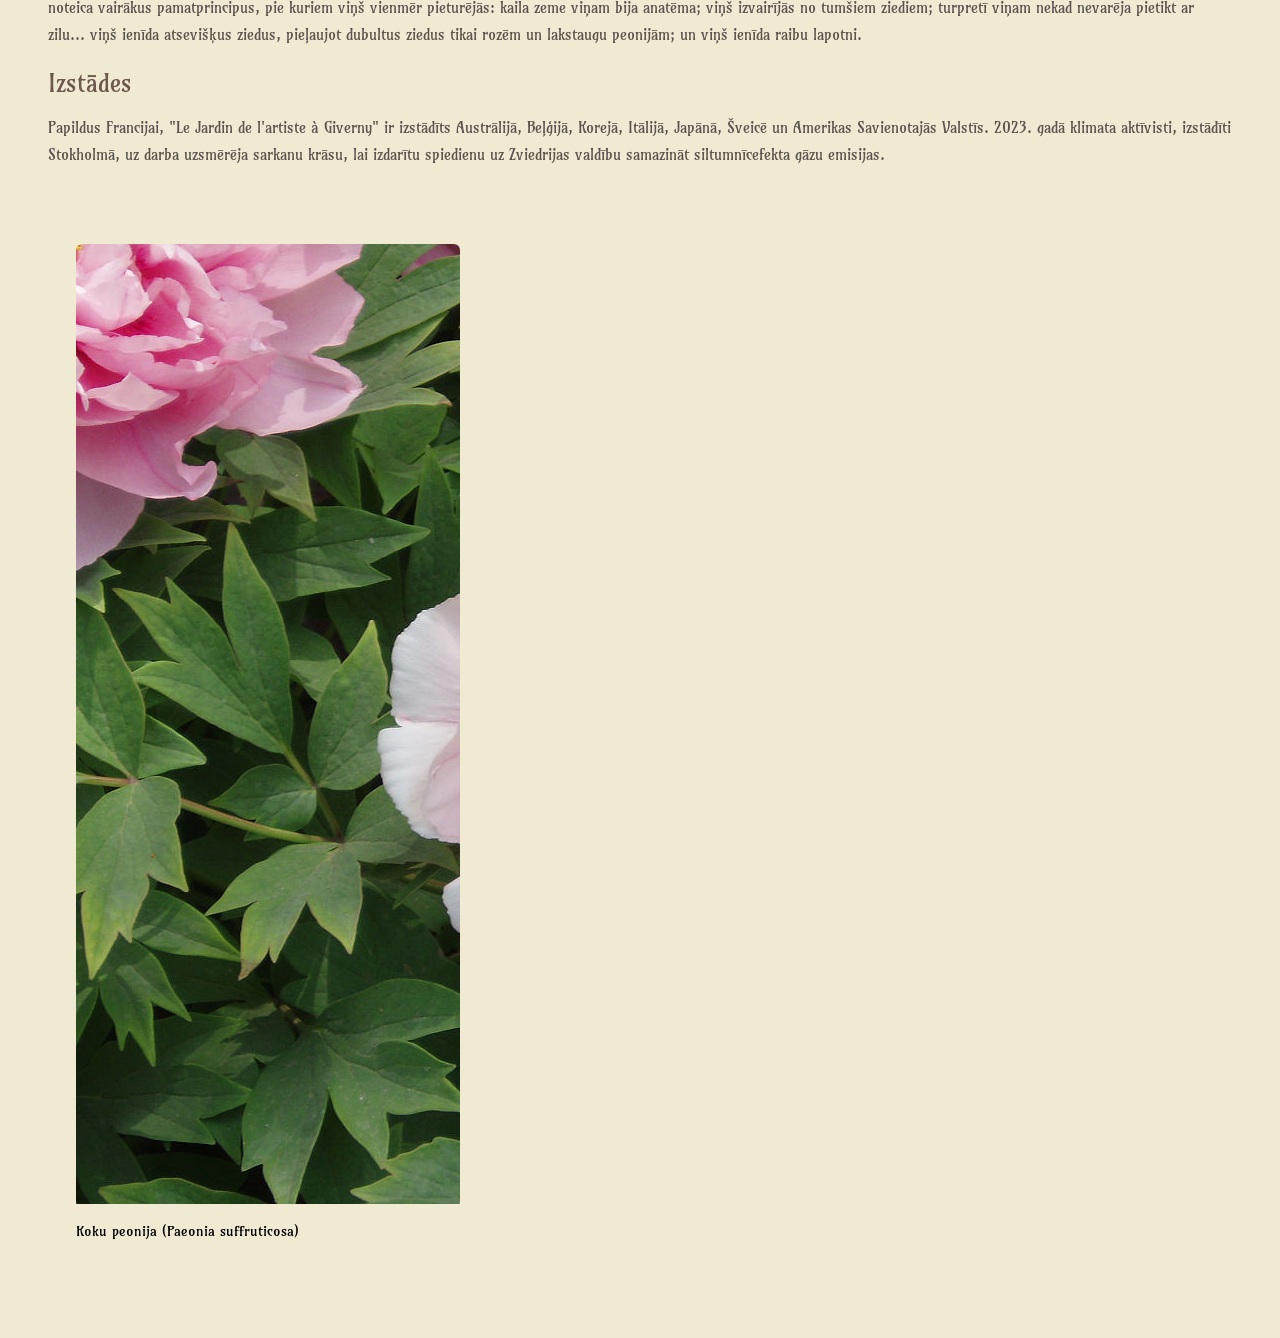
==== commit 727bdea1: "Enhance index.html with top content section Added top section with title and description for the art" ====
--- a/index.html
+++ b/index.html
@@ -20,10 +20,13 @@
       <a href="game.html">Spēle</a>
     </nav>
   </header>
-  <h1>Mākslinieka dārzs Živernī</h1>
-  <div>
-    <a></a>
-
+  <div class="top">
+  <div class="top-bg"></div>
+  <div class="top-fade"></div>
+  <div class="top-content">
+    <h1 class="top-h1">Mākslinieka dārzs Živernī</h1>
+    <p class="top-sub">Izveido pilnvērtīgu mājaslapu ar vismaz 2 tīmekļa lapām. Darbs veicams individuāli vai pāros.</p>
+  </div>
     <img src="240555.webp">
     <p>Mākslinieka dārzs Živernī(franču: Le Jardin de l'artiste à Giverny) ir Kloda Monē 1900. gadā tapusi eļļas glezna
       uz audekla, kas tagad atrodas Orsē muzejā Parīzē.</p>
@@ -34,10 +37,6 @@
       kas, laižot cauri raibu gaismu, maina savu krāsu toni. Aiz kokiem
       paveras skats uz Monē māju.</p>
   </div>
-
-
-
-
   <div class="carousel-section">
     <aside class="sb"> <!--sb =sidebar -->
       <div class="sb-section">
--- a/styles.css
+++ b/styles.css
@@ -44,6 +44,7 @@
   display: flex;
   align-items: center;
   gap: 4px;
+  margin-left: auto;
 }
 
 .header-nav a {
@@ -291,11 +292,30 @@
 .hover-highlight:hover {
   background: rgba(226, 165, 77, .35);
 }
-
-footer {
-  background-color: #adc178ff;
-}
-
+.cards-grid {
+  display: grid;
+  grid-template-columns: repeat(3, 1fr);
+}
+
+.card-item {
+  padding: 24px 28px;
+  border-radius: 8px;
+  transition: background .18s;
+}
+
+.card-img {
+  width: 30%;
+  border-radius: 6px;
+  margin-bottom: 14px;
+  overflow: hidden;
+  position: relative;
+}
+
+.card-title {
+  font-size: 14px;
+  font-weight: 500;
+  margin-bottom: 6px;
+}
 /*  --tea-green: #dde5b6ff;
 --muted-olive: #adc178ff;
 --faded-copper: #a98467ff;
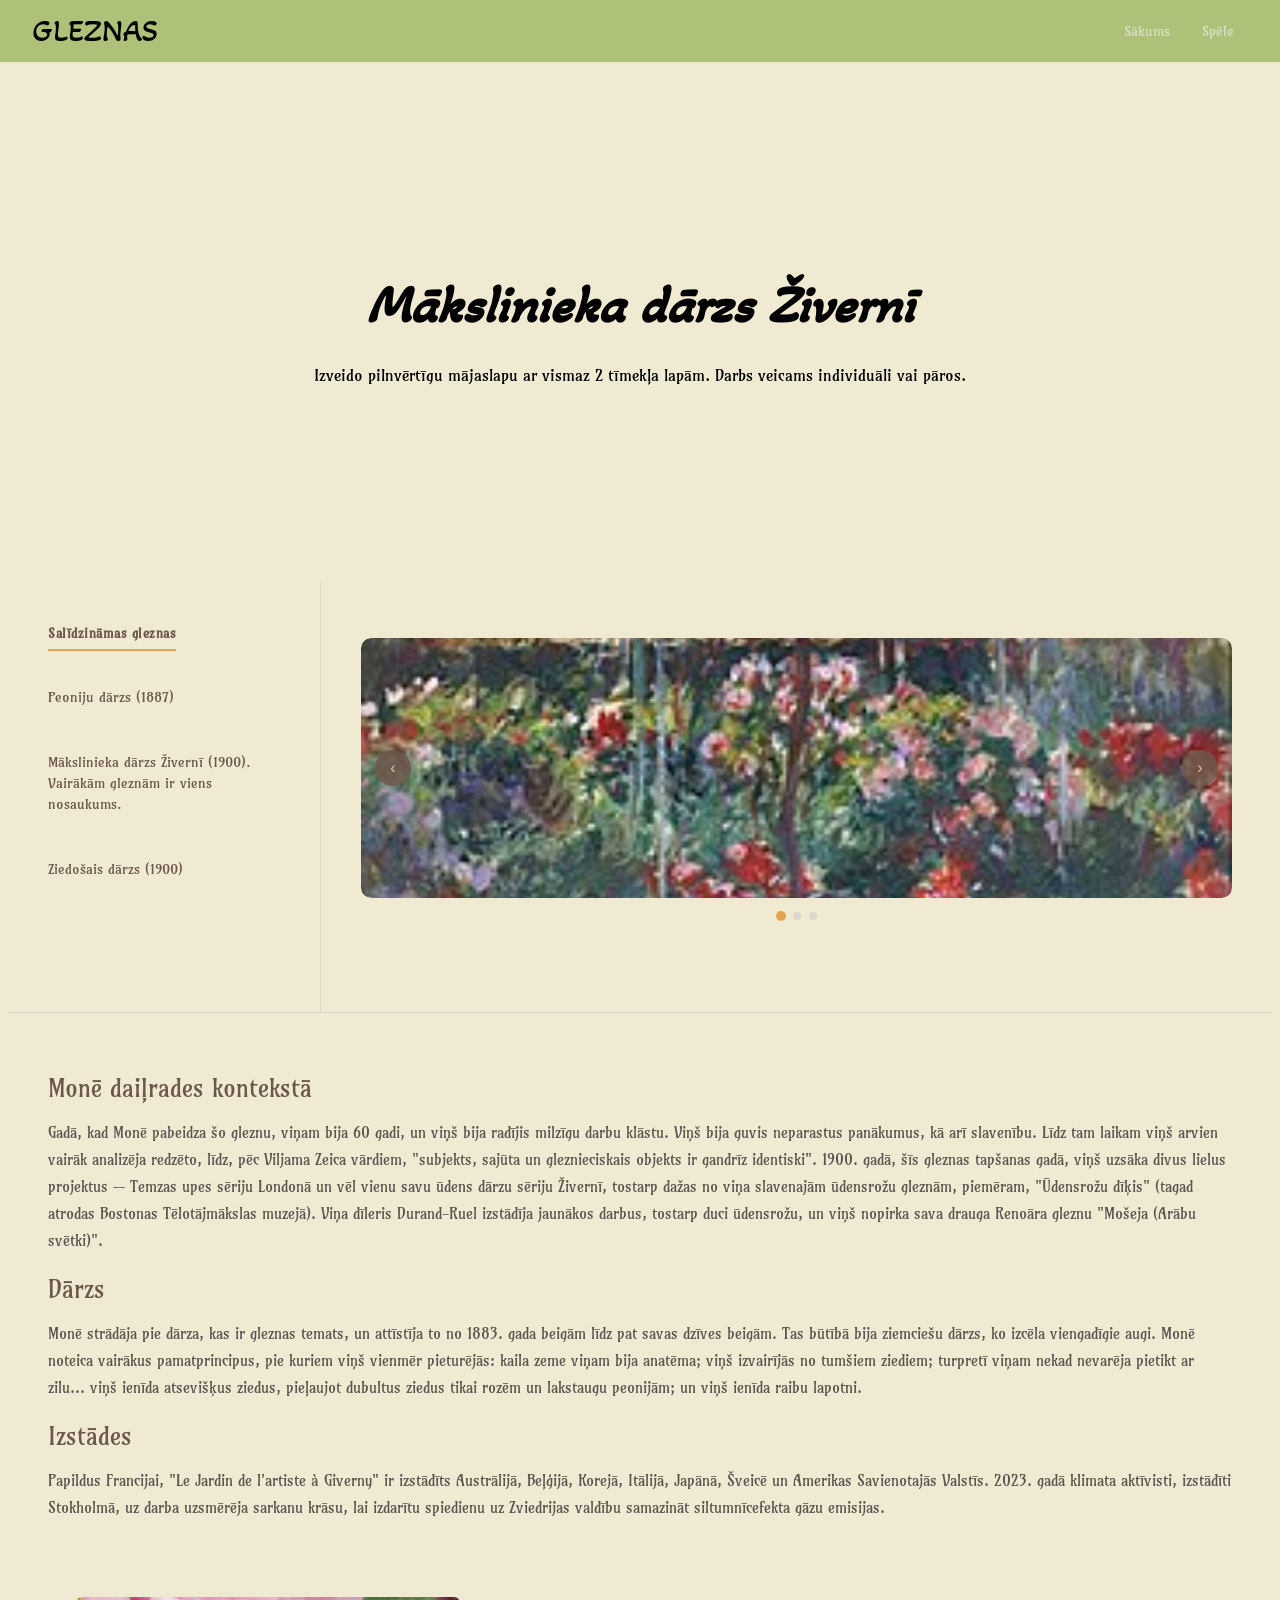
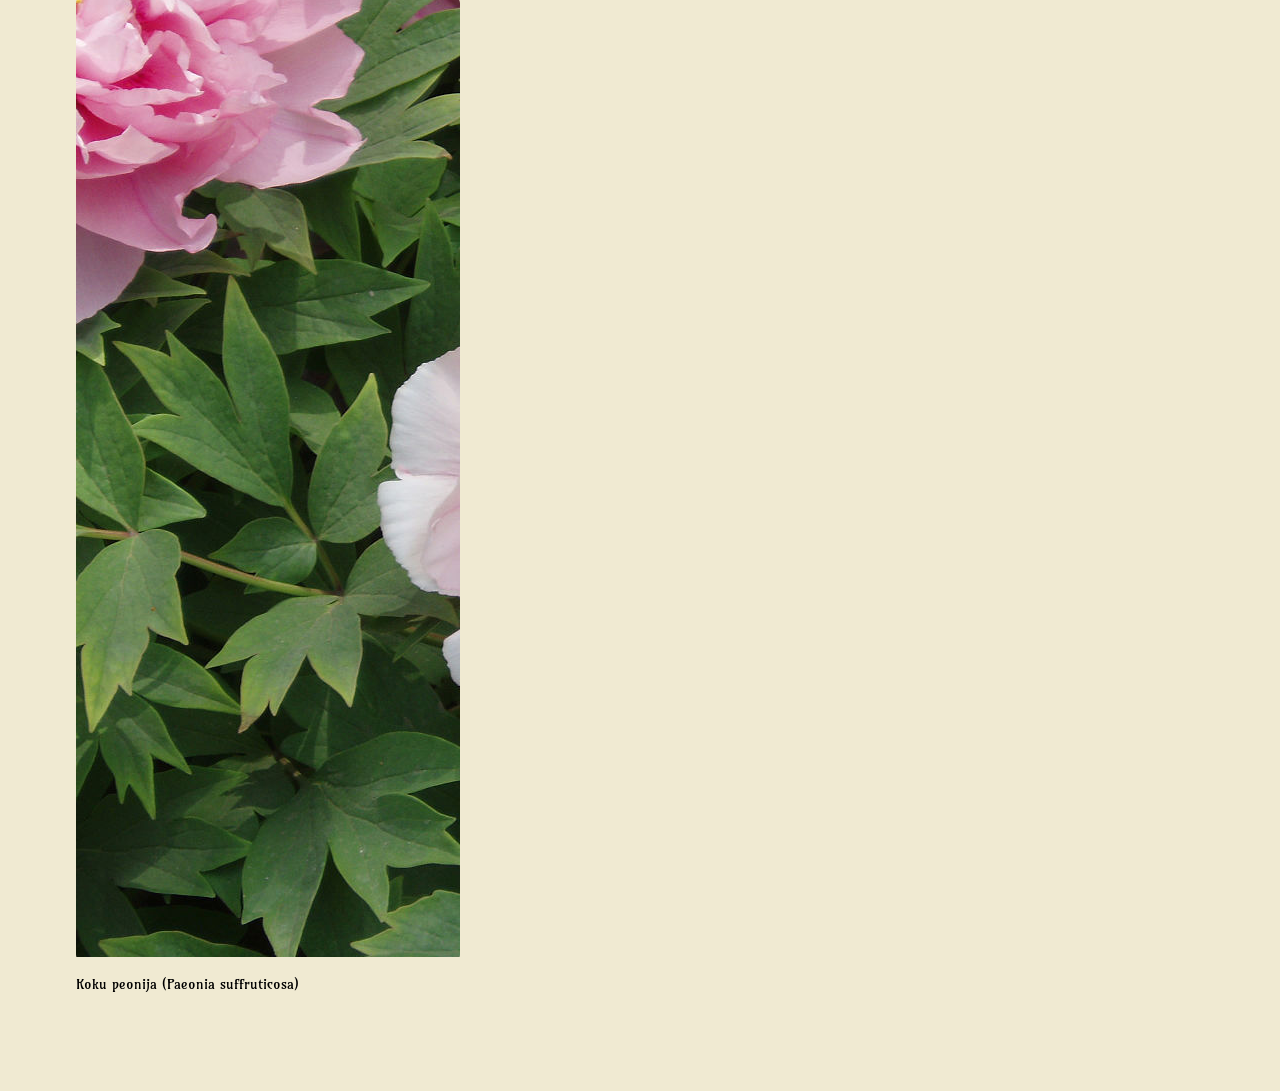
==== commit eccf1798: "Remove top background and fade divs from index.html Removed unnecessary top background and fade divs" ====
--- a/index.html
+++ b/index.html
@@ -21,8 +21,6 @@
     </nav>
   </header>
   <div class="top">
-  <div class="top-bg"></div>
-  <div class="top-fade"></div>
   <div class="top-content">
     <h1 class="top-h1">Mākslinieka dārzs Živernī</h1>
     <p class="top-sub">Izveido pilnvērtīgu mājaslapu ar vismaz 2 tīmekļa lapām. Darbs veicams individuāli vai pāros.</p>
--- a/styles.css
+++ b/styles.css
@@ -64,6 +64,33 @@
 
 .header-nav a.active {
   color: var(--gold);
+}
+.top {
+  position: relative;
+  margin-top: var(--header-h);
+  height: 520px;
+  overflow: hidden;
+}
+
+.top-content {
+  position: relative;
+  z-index: 3;
+  height: 100%;
+  display: flex;
+  flex-direction: column;
+  align-items: center;
+  justify-content: center;
+  text-align: center;
+  padding: 0 24px;
+}
+
+.top-h1 {
+  font-size: 52px;
+  font-weight: 700;
+  line-height: 1.08;
+  color: var(--sand);
+  margin-bottom: 16px;
+  font-style: italic;
 }
 
 .carousel-section {
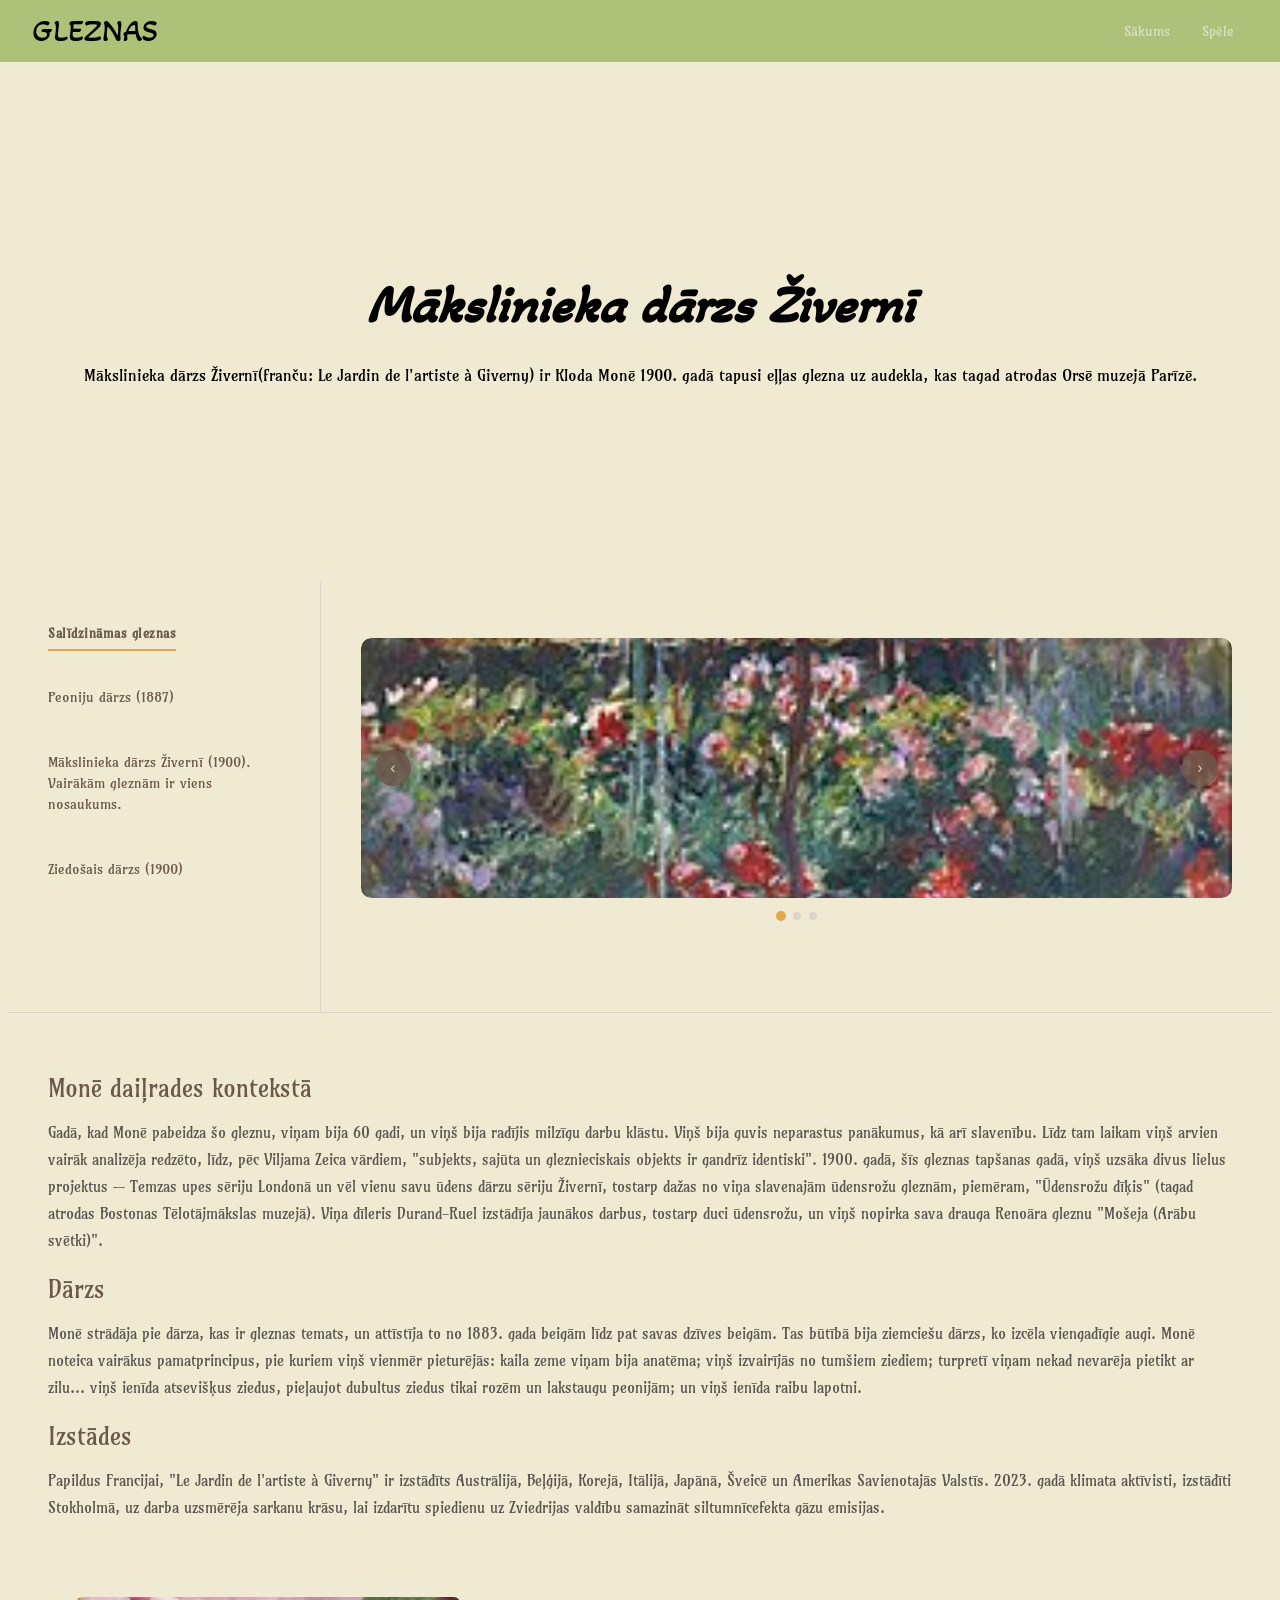
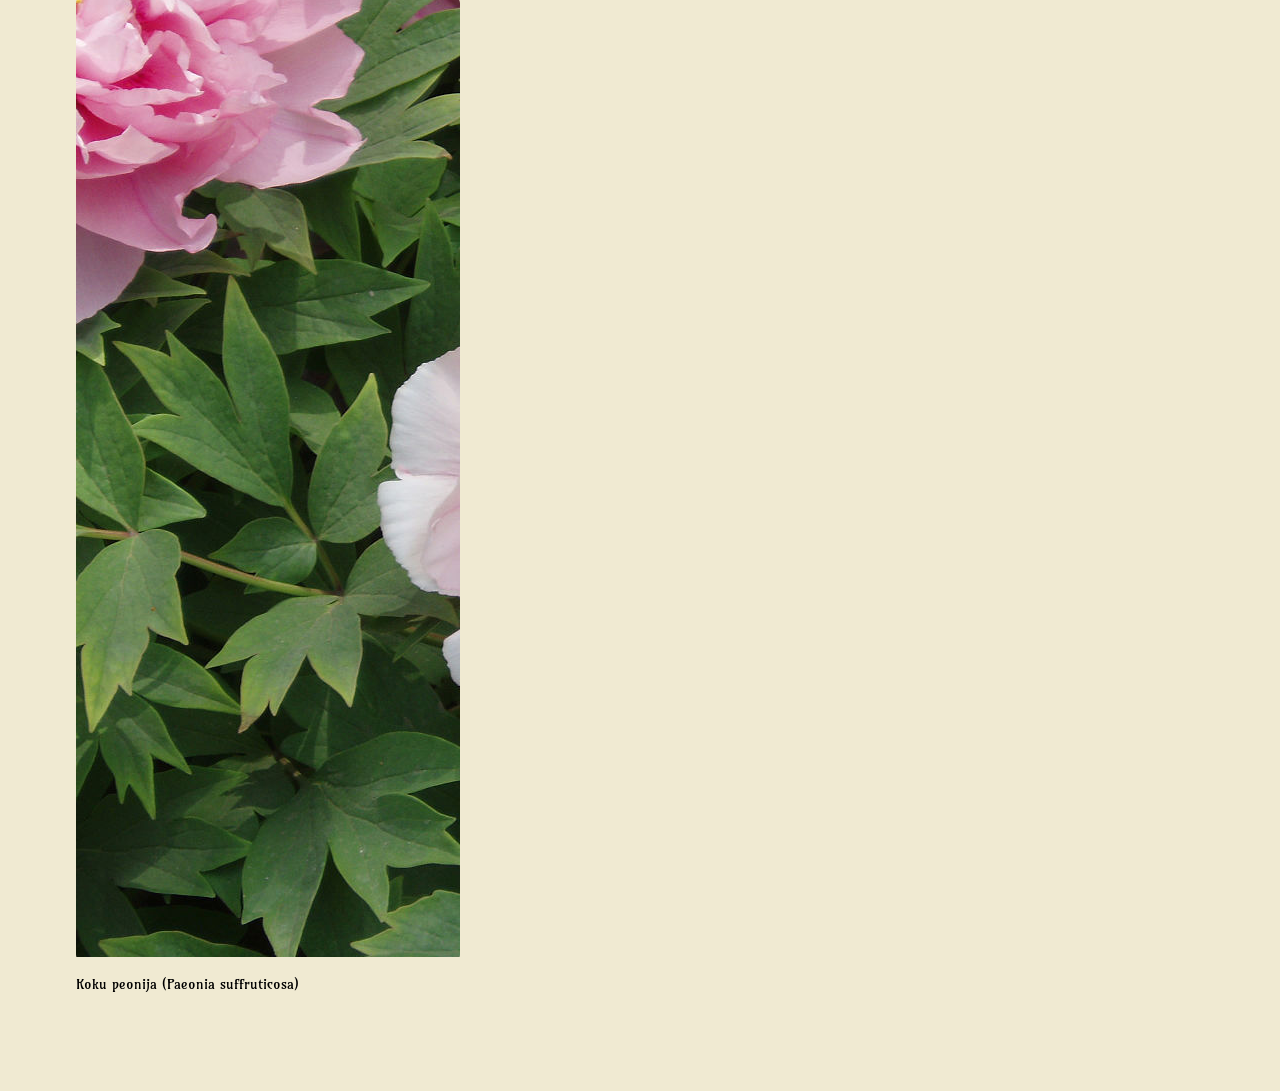
==== commit b7425495: "Update index.html" ====
--- a/index.html
+++ b/index.html
@@ -23,11 +23,10 @@
   <div class="top">
   <div class="top-content">
     <h1 class="top-h1">Mākslinieka dārzs Živernī</h1>
-    <p class="top-sub">Izveido pilnvērtīgu mājaslapu ar vismaz 2 tīmekļa lapām. Darbs veicams individuāli vai pāros.</p>
+    <p class="top-sub">Mākslinieka dārzs Živernī(franču: Le Jardin de l'artiste à Giverny) ir Kloda Monē 1900. gadā tapusi eļļas glezna
+      uz audekla, kas tagad atrodas Orsē muzejā Parīzē.</p>
   </div>
     <img src="240555.webp">
-    <p>Mākslinieka dārzs Živernī(franču: Le Jardin de l'artiste à Giverny) ir Kloda Monē 1900. gadā tapusi eļļas glezna
-      uz audekla, kas tagad atrodas Orsē muzejā Parīzē.</p>
     <p>Tas ir viens no daudzajiem Živernī dārza mākslinieka
       darbiem pēdējo trīsdesmit dzīves gadu laikā. Gleznā attēlotas
       īrisu rindas dažādos purpursarkanos un rozā toņos, kas
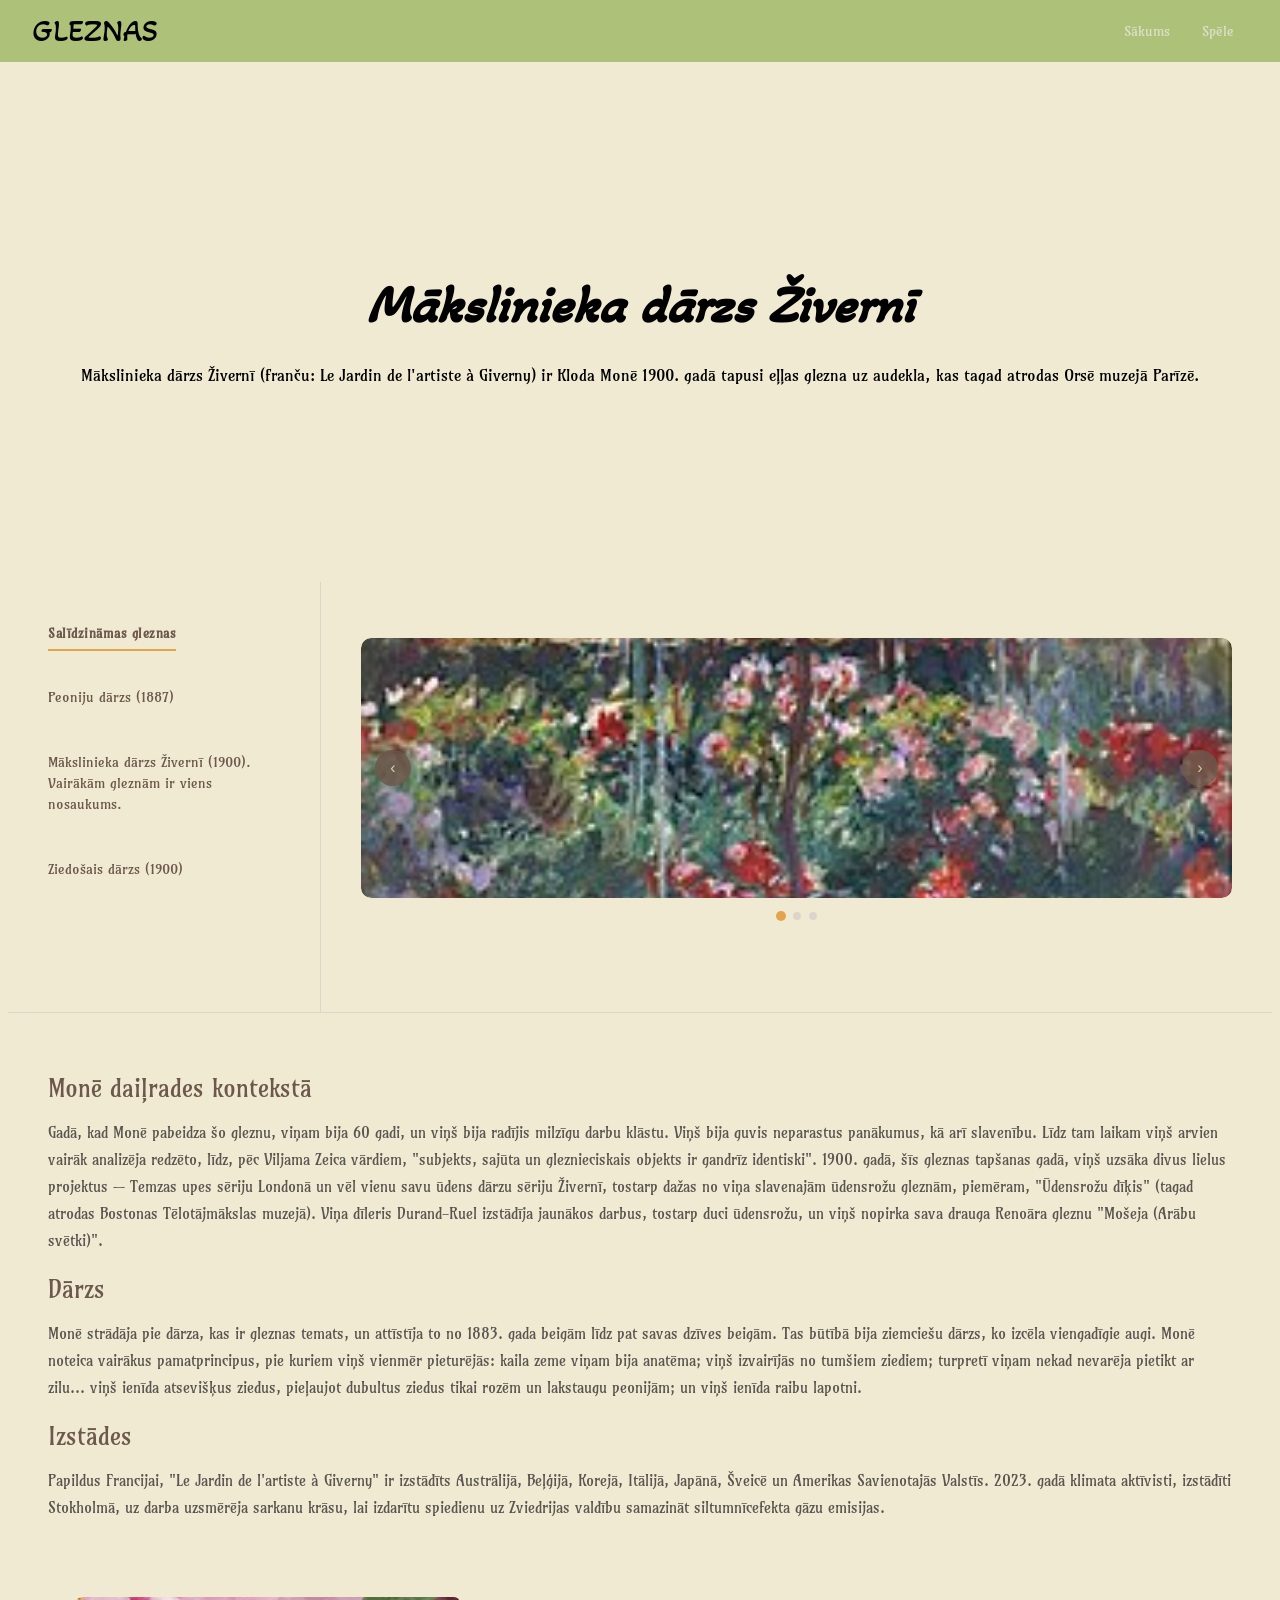
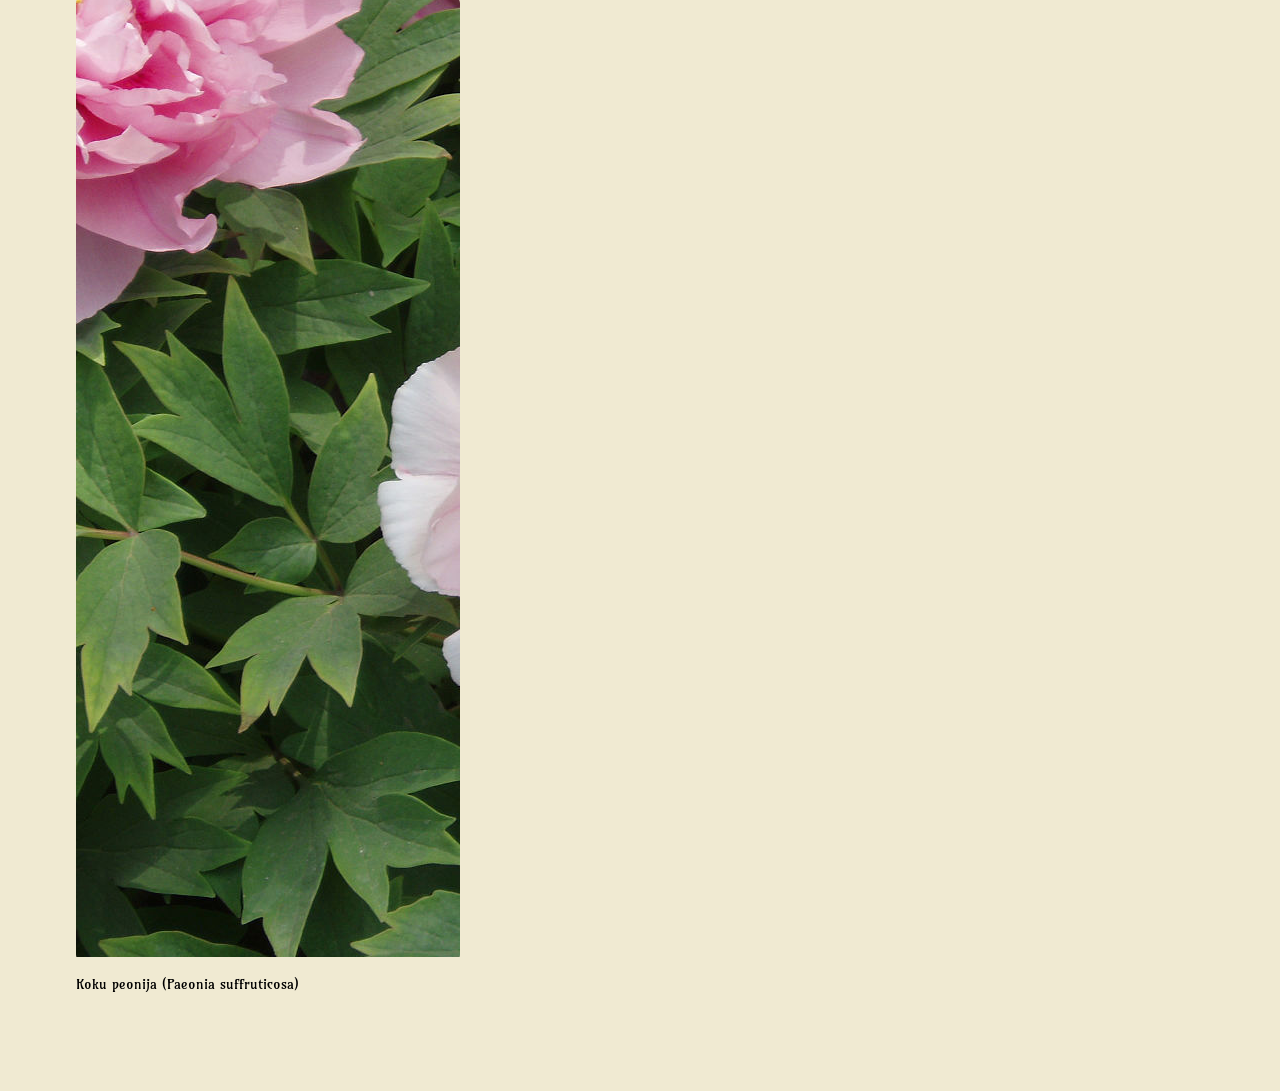
==== commit d62630f2: "Update Latvian language content in index.html" ====
--- a/index.html
+++ b/index.html
@@ -1,5 +1,5 @@
 <!DOCTYPE html>
-<html lang="en" dir="ltr">
+<html lang="lv" dir="ltr">
 
 <head>
   <meta charset="utf-8">
@@ -20,13 +20,14 @@
       <a href="game.html">Spēle</a>
     </nav>
   </header>
+
   <div class="top">
-  <div class="top-content">
-    <h1 class="top-h1">Mākslinieka dārzs Živernī</h1>
-    <p class="top-sub">Mākslinieka dārzs Živernī(franču: Le Jardin de l'artiste à Giverny) ir Kloda Monē 1900. gadā tapusi eļļas glezna
-      uz audekla, kas tagad atrodas Orsē muzejā Parīzē.</p>
-  </div>
-    <img src="240555.webp">
+    <div class="top-content">
+      <h1 class="top-h1">Mākslinieka dārzs Živernī</h1>
+      <p class="top-sub">Mākslinieka dārzs Živernī (franču: Le Jardin de l'artiste à Giverny) ir Kloda Monē 1900. gadā
+        tapusi eļļas glezna uz audekla, kas tagad atrodas Orsē muzejā Parīzē.</p>
+    </div>
+    <img src="240555.webp" alt="Mākslinieka dārzs Živernī — Klods Monē, 1900">
     <p>Tas ir viens no daudzajiem Živernī dārza mākslinieka
       darbiem pēdējo trīsdesmit dzīves gadu laikā. Gleznā attēlotas
       īrisu rindas dažādos purpursarkanos un rozā toņos, kas
@@ -34,15 +35,16 @@
       kas, laižot cauri raibu gaismu, maina savu krāsu toni. Aiz kokiem
       paveras skats uz Monē māju.</p>
   </div>
+
   <div class="carousel-section">
-    <aside class="sb"> <!--sb =sidebar -->
+    <aside class="sb">
       <div class="sb-section">
         <div class="sb-title">Salīdzināmas gleznas</div>
         <div class="sb-item">
           <p>Peoniju dārzs (1887)</p>
         </div>
         <div class="sb-item">
-          <p> Mākslinieka dārzs Živernī (1900). Vairākām gleznām ir viens nosaukums.</p>
+          <p>Mākslinieka dārzs Živernī (1900). Vairākām gleznām ir viens nosaukums.</p>
         </div>
         <div class="sb-item">
           <p>Ziedošais dārzs (1900)</p>
@@ -55,17 +57,14 @@
         <div class="carousel-label"></div>
         <div class="carousel" id="carousel">
           <div class="carousel-track" id="track">
-            <div class="carousel-slide ">
-              <img src="Claude_Monet_-_Peony_Garden_-_Google_Art_Project.jpg" alt="Foto 1" class="slide-photo" />
-              <div class="slide-caption"></div>
+            <div class="carousel-slide">
+              <img src="Claude_Monet_-_Peony_Garden_-_Google_Art_Project.jpg" alt="Peoniju dārzs" class="slide-photo" />
             </div>
             <div class="carousel-slide">
-              <img src="Claude_Monet_056.jpg" alt="Foto 2" class="slide-photo" />
-              <div class="slide-caption"></div>
+              <img src="Claude_Monet_056.jpg" alt="Mākslinieka dārzs Živernī" class="slide-photo" />
             </div>
             <div class="carousel-slide">
-              <img src="The_Garden_in_Flower_Claude_Oscar_Monet_1900.jpg" alt="Foto 3" class="slide-photo" />
-              <div class="slide-caption"></div>
+              <img src="The_Garden_in_Flower_Claude_Oscar_Monet_1900.jpg" alt="Ziedošais dārzs" class="slide-photo" />
             </div>
           </div>
           <button class="carousel-btn prev" onclick="slide(-1)">‹</button>
@@ -80,9 +79,8 @@
     </div>
   </div>
 
-
   <div class="lower-section">
-    <div class="body-text-section" id="termini">
+    <div class="body-text-section">
       <h2 class="section-heading">Monē daiļrades kontekstā</h2>
       <p class="body-text">
         Gadā, kad Monē pabeidza šo gleznu, viņam bija 60 gadi, un viņš bija radījis milzīgu darbu klāstu. Viņš bija
@@ -111,31 +109,31 @@
       </p>
     </div>
 
-
     <div class="cards">
       <div class="cards-grid">
         <div class="card-item">
           <div class="card-img">
-            <img src="1280px-PaeoniaSuffruticosa7.jpg" />
+            <img src="1280px-PaeoniaSuffruticosa7.jpg" alt="Koku peonija" />
           </div>
           <div class="card-title">Koku peonija (Paeonia suffruticosa)</div>
         </div>
         <div class="card-item">
           <div class="card-img">
-             <img src="Iris_Germanica_2012-2.jpg" />
+            <img src="Iris_Germanica_2012-2.jpg" alt="Īriss Germanica" />
           </div>
           <div class="card-title">Īriss Germanica</div>
         </div>
         <div class="card-item">
           <div class="card-img">
-            <img src="Blush_rose_1.jpg" />
+            <img src="Blush_rose_1.jpg" alt="Roze" />
           </div>
           <div class="card-title">Viena Roses alba šķirne</div>
         </div>
       </div>
     </div>
-        
-    <script src="index.js"></script>
+  </div>
+
+  <script src="index.js"></script>
 </body>
 
 </html>
